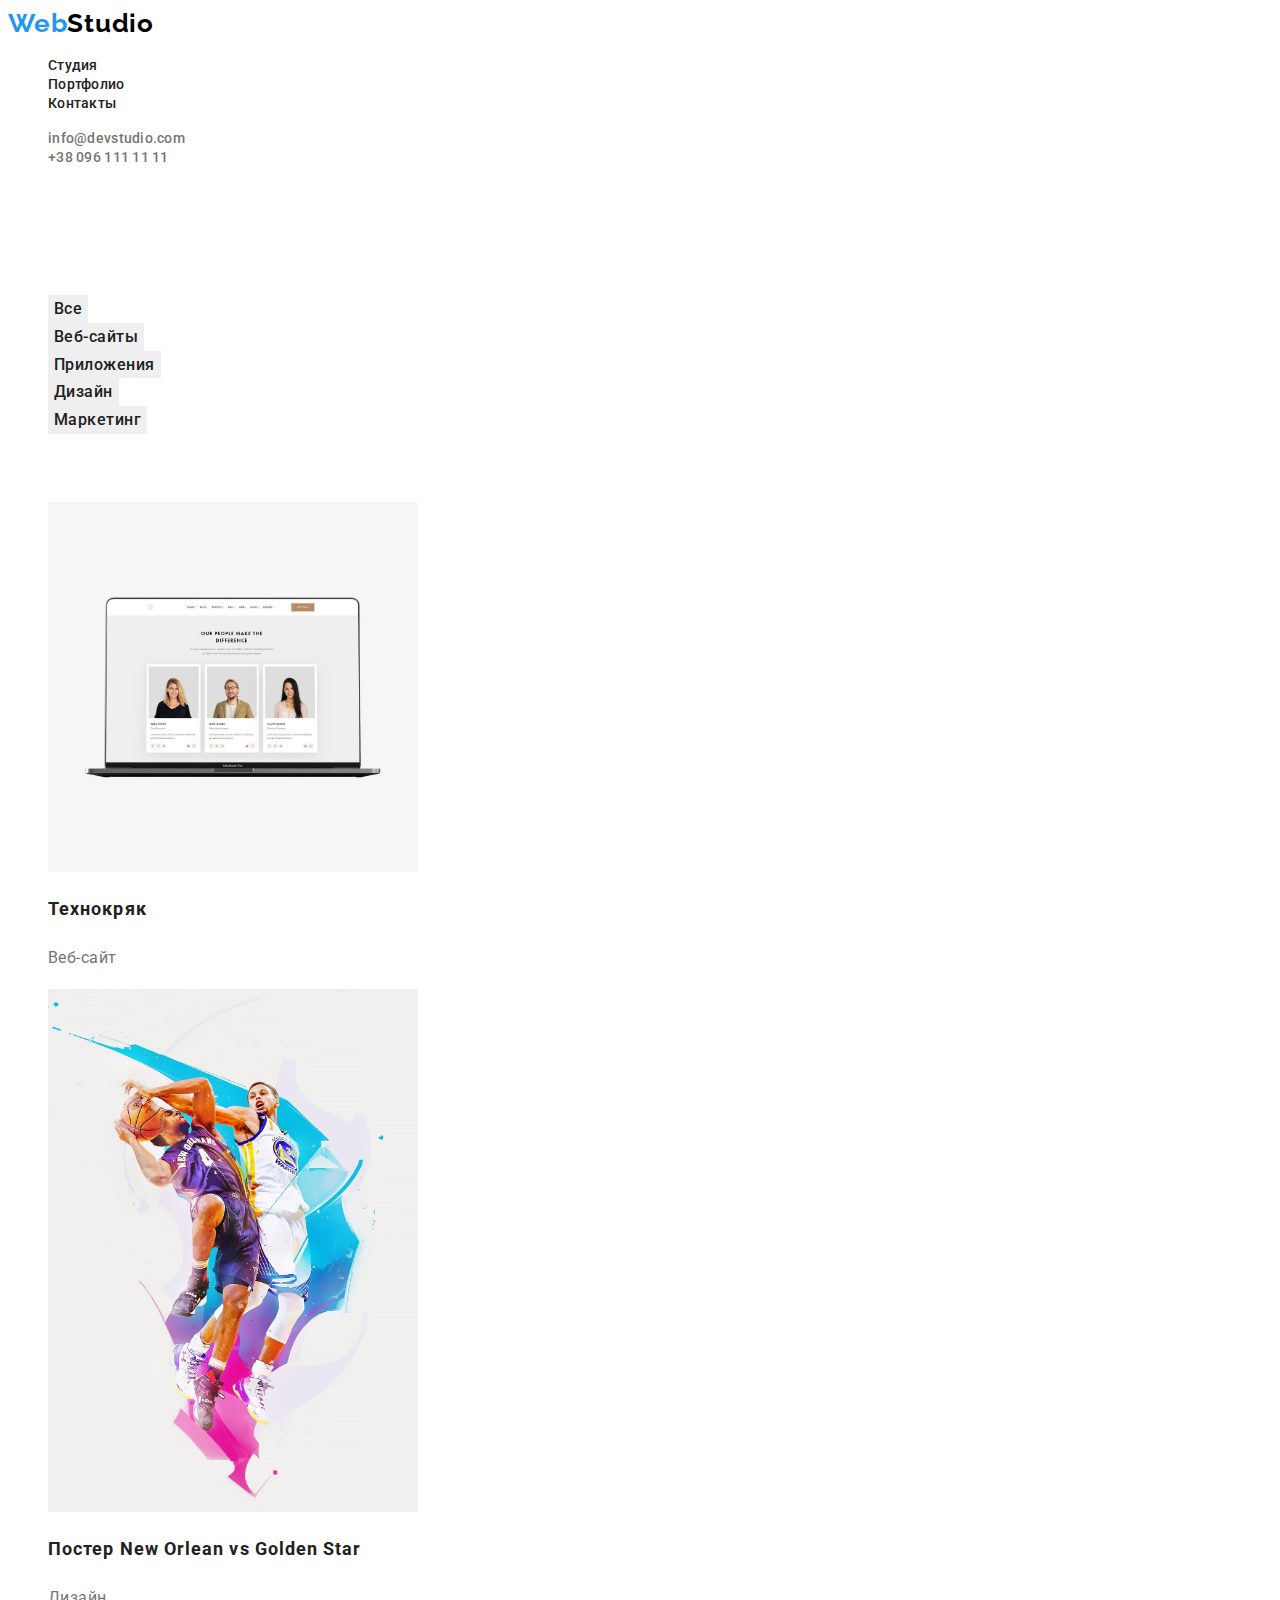
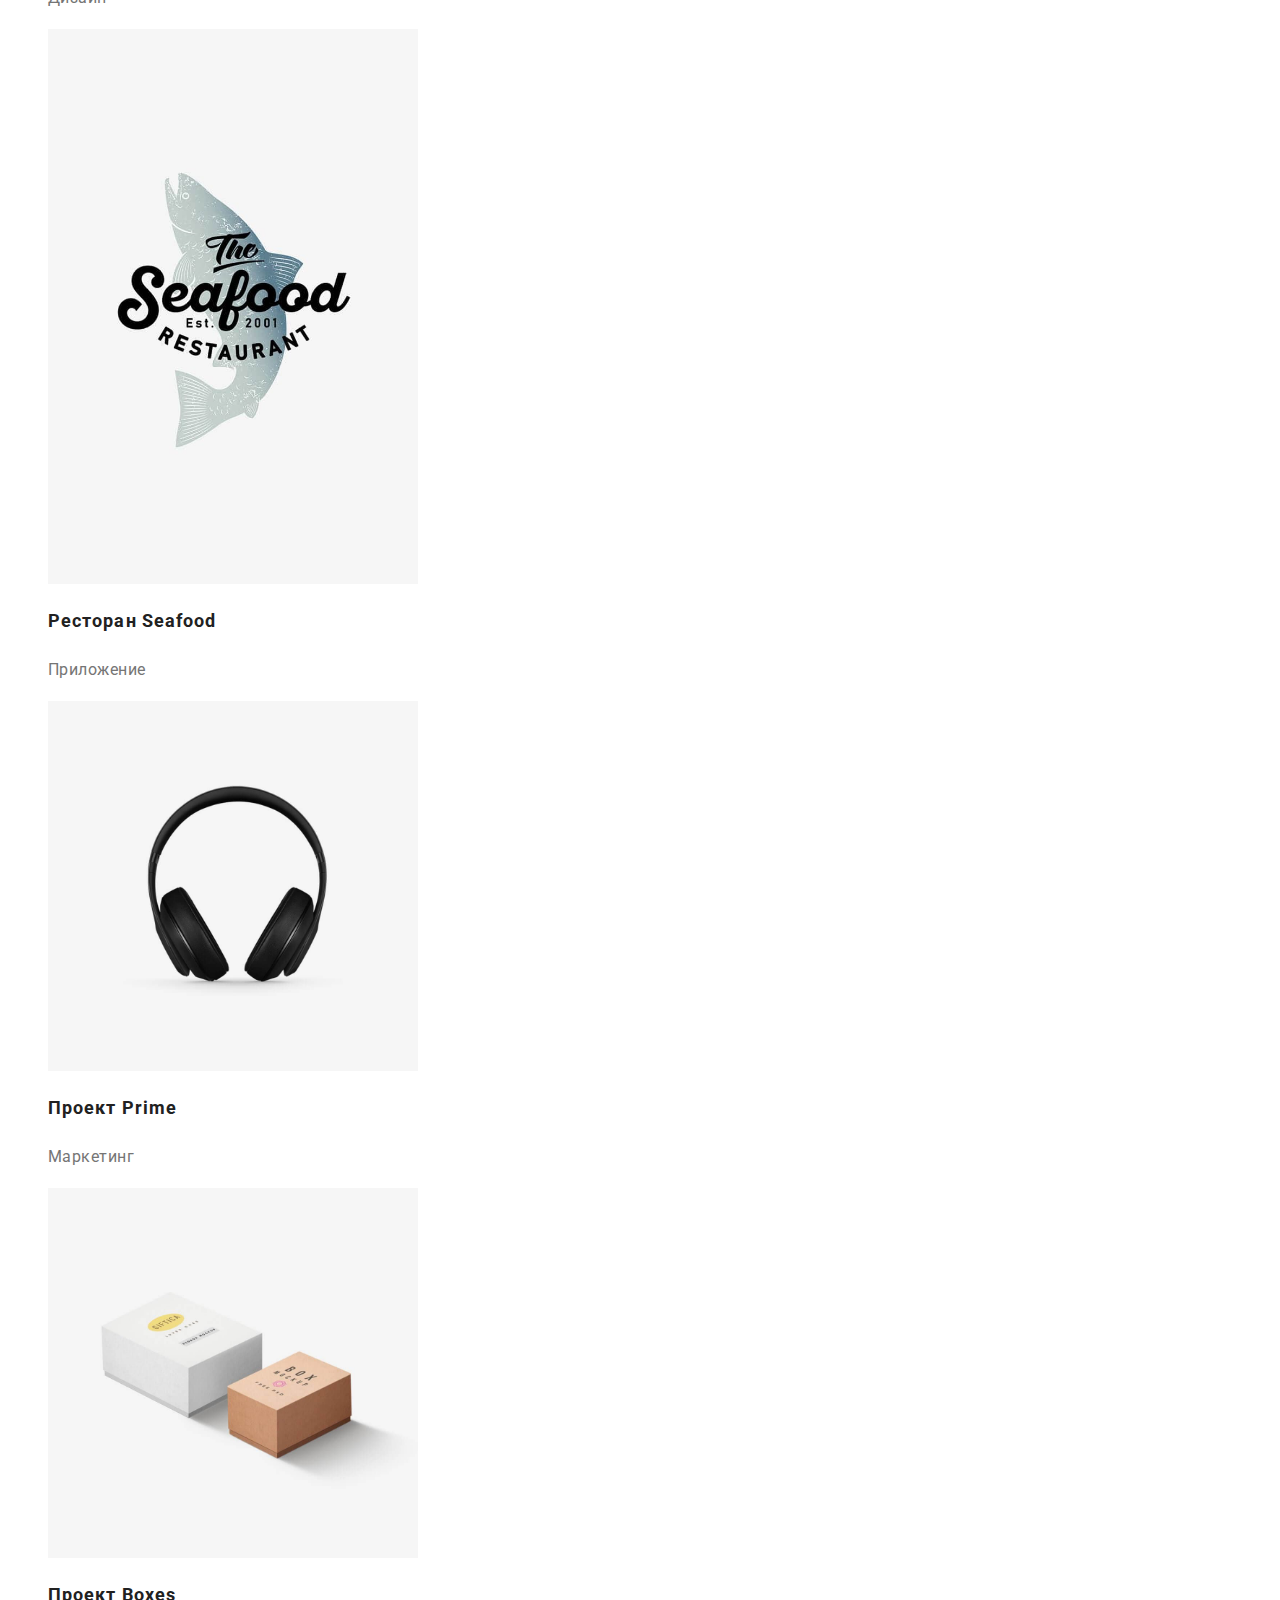
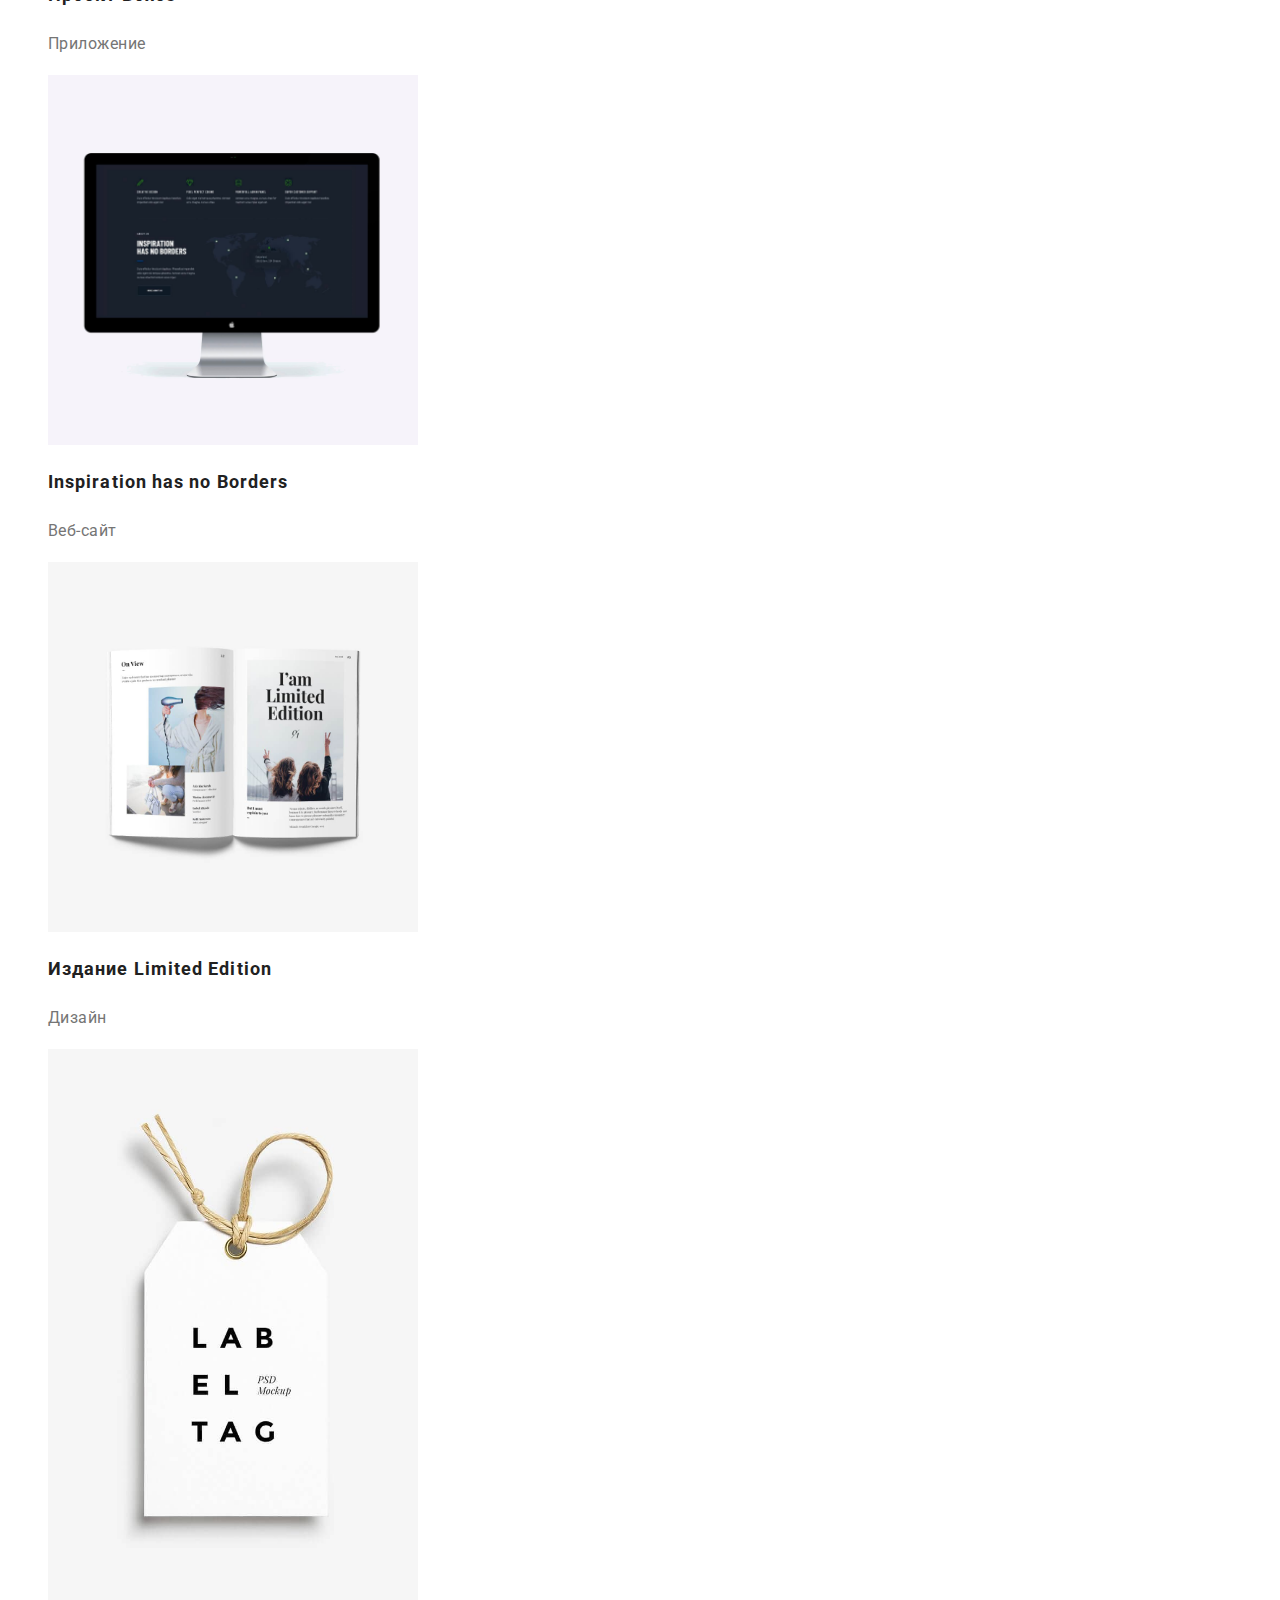
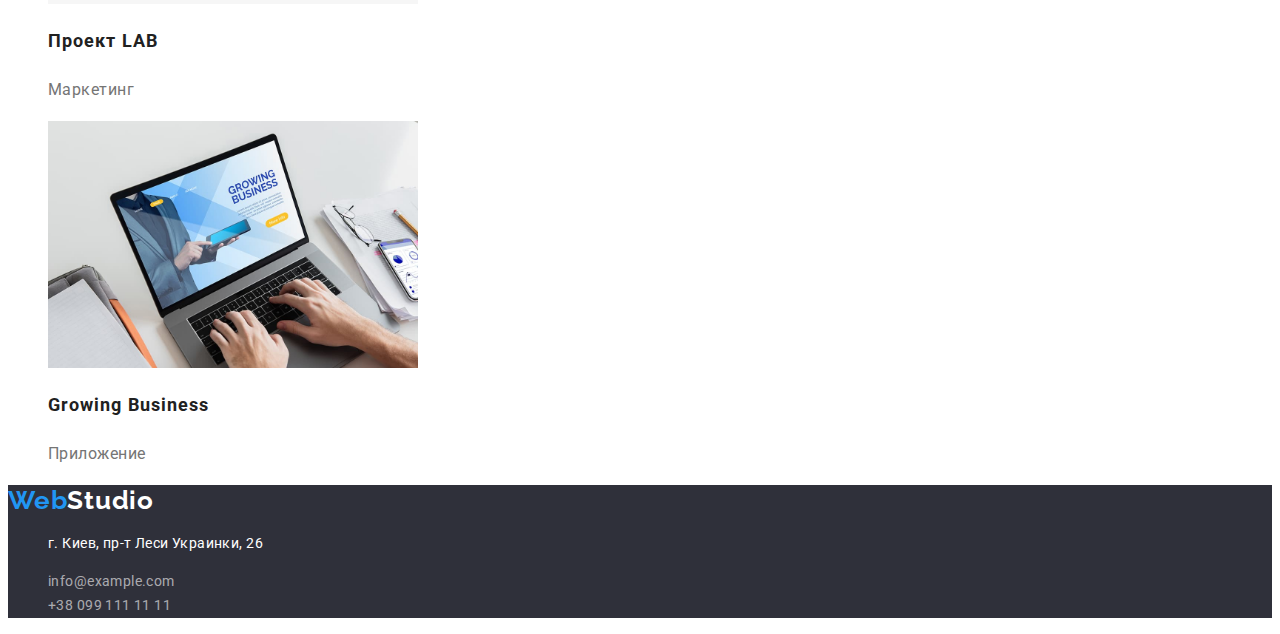
==== portfolio.html @ ff9e4c94 "01062022_1" ====
<!DOCTYPE html>
<html lang="ru">
  <head>
    <meta charset="UTF-8" />
    <meta http-equiv="X-UA-Compatible" content="IE=edge" />
    <meta name="viewport" content="width=device-width, initial-scale=1.0" />
    <title>Портфолио</title>
    <link rel="preconnect" href="https://fonts.googleapis.com" />
    <link rel="preconnect" href="https://fonts.gstatic.com" crossorigin />
    <link
      href="https://fonts.googleapis.com/css2?family=Raleway:wght@700&family=Roboto:wght@400;500;700;900&display=swap"
      rel="stylesheet"
    />
    <link rel="stylesheet" href="./css/styles.css" />
  </head>

  <body>
    <!-- header -->
    <header>
      <nav>
        <a href="/" class="logo"> <span class="logo-text">Web</span>Studio </a>
        <ul class="nav-link">
          <li class="nav-item">
            <a href="./index.html" class="nav-item-link">Студия</a>
          </li>
          <li class="nav-item">
            <a href="./portfolio.html" class="nav-item-link">Портфолио</a>
          </li>
          <li class="nav-item">
            <a href="" class="nav-item-link">Контакты</a>
          </li>
        </ul>
      </nav>
      <ul class="contact-link">
        <li class="contact-item">
          <a href="mailto:info@devstudio.com" class="contact-item-link"> info@devstudio.com</a>
        </li>
        <li class="contact-item">
          <a href="tel:+380961111111" class="contact-item-link"> +38 096 111 11 11</a>
        </li>
      </ul>
    </header>
    <!-- main -->
    <main>
      <h1 class="advantages-hidden">Портфолио</h1>
      <!-- Filter -->
      <section class="filter">
        <h2 class="advantages-hidden">варианты фильтра</h2>
        <ul class="filter-link">
          <li>
            <button type="button" class="portfolio-btm">Все</button>
          </li>
          <li>
            <button type="button" class="portfolio-btm">Веб-сайты</button>
          </li>
          <li>
            <button type="button" class="portfolio-btm">Приложения</button>
          </li>
          <li>
            <button type="button" class="portfolio-btm">Дизайн</button>
          </li>
          <li>
            <button type="button" class="portfolio-btm">Маркетинг</button>
          </li>
        </ul>
      </section>

      <!-- Examples -->
      <section class="examples">
        <h2 class="advantages-hidden">Примеры</h2>
        <ul class="examples-link">
          <li class="exampled-item">
            <a href="" class="exampled-item-link">
              <img
                src="./images/portfolio/portfolio1.jpg"
                width="370"
                class="exampled-item-img"
                alt="фото первого примера"
              />
              <h2 class="exampled-tittle">Технокряк</h2>
              <p class="exampled-text">Веб-сайт</p>
              <p></p>
            </a>
          </li>
          <li class="exampled-item">
            <a href="" class="exampled-item-link">
              <img
                src="./images/portfolio/portfolio2.jpg"
                width="370"
                class="exampled-item-img"
                alt="фото второго примера"
              />
              <h2 class="exampled-tittle">Постер New Orlean vs Golden Star</h2>
              <p class="exampled-text">Дизайн</p>
              <p></p>
            </a>
          </li>
          <li class="exampled-item">
            <a href="" class="exampled-item-link">
              <img
                src="./images/portfolio/portfolio3.jpg"
                width="370"
                class="exampled-item-img"
                alt="фото третего примера"
              />
              <h2 class="exampled-tittle">Ресторан Seafood</h2>
              <p class="exampled-text">Приложение</p>
              <p></p>
            </a>
          </li>
          <li class="exampled-item">
            <a href="" class="exampled-item-link">
              <img
                src="./images/portfolio/portfolio4.jpg"
                width="370"
                class="exampled-item-img"
                alt="фото четвертого примера"
              />
              <h2 class="exampled-tittle">Проект Prime</h2>
              <p class="exampled-text">Маркетинг</p>
              <p></p>
            </a>
          </li>
          <li class="exampled-item">
            <a href="" class="exampled-item-link">
              <img
                src="./images/portfolio/portfolio5.jpg"
                width="370"
                class="exampled-item-img"
                alt="фото пятого примера"
              />
              <h2 class="exampled-tittle">Проект Boxes</h2>
              <p class="exampled-text">Приложение</p>
              <p></p>
            </a>
          </li>
          <li class="exampled-item">
            <a href="" class="exampled-item-link">
              <img
                src="./images/portfolio/portfolio6.jpg"
                width="370"
                class="exampled-item-img"
                alt="фото шестого примера"
              />
              <h2 class="exampled-tittle">Inspiration has no Borders</h2>
              <p class="exampled-text">Веб-сайт</p>
              <p></p>
            </a>
          </li>
          <li class="exampled-item">
            <a href="" class="exampled-item-link">
              <img
                src="./images/portfolio/portfolio7.jpg"
                width="370"
                class="exampled-item-img"
                alt="фото седьмого примера"
              />
              <h2 class="exampled-tittle">Издание Limited Edition</h2>
              <p class="exampled-text">Дизайн</p>
              <p></p>
            </a>
          </li>
          <li class="exampled-item">
            <a href="" class="exampled-item-link">
              <img
                src="./images/portfolio/portfolio8.jpg"
                width="370"
                class="exampled-item-img"
                alt="фото восьмого примера"
              />
              <h2 class="exampled-tittle">Проект LAB</h2>
              <p class="exampled-text">Маркетинг</p>
              <p></p>
            </a>
          </li>
          <li class="exampled-item">
            <a href="" class="exampled-item-link">
              <img
                src="./images/portfolio/portfolio9.jpg"
                width="370"
                class="exampled-item-img"
                alt="фото девятого примера"
              />
              <h2 class="exampled-tittle">Growing Business</h2>
              <p class="exampled-text">Приложение</p>
              <p></p>
            </a>
          </li>
        </ul>
      </section>
    </main>
    <!-- footer -->
    <footer class="footer-base">
      <a href="/" class="footer-logo"> <span class="footer-logo-text">Web</span>Studio </a>
      <address class="footer-contact">
        <ul class="footer-link">
          <li class="footer-item">
            <p class="footer-item-text">г. Киев, пр-т Леси Украинки, 26</p>
          </li>
          <li class="footer-item">
            <a href="mailto:info@example.com" class="footer-item-contact"> info@example.com</a>
          </li>
          <li class="footer-item">
            <a href="tel:+380991111111" class="footer-item-contact"> +38 099 111 11 11</a>
          </li>
        </ul>
      </address>
    </footer>
  </body>
</html>
---- css/styles.css ----
:root {
  --brand-color: #2f303a;
  --text-color: #212121;
}
body {
  font-family: 'Roboto', sans-serif;
  color: black;
}
/* ----------------------------Главная страница ------------------------------------*/

/* Header+footer */

/* Logo */
.logo {
  text-decoration: none;
  font-family: 'Raleway', sans-serif;
  font-weight: 700;
  font-size: 26px;
  line-height: 1.19;
  letter-spacing: 0.03em;
  color: #000000;
}
.logo-text,
.footer-logo-text {
  color: #2196f3;
}
/* Nav */
.nav-link {
  list-style-type: none;
}
.nav-item-link {
  text-decoration: none;
  font-weight: 500;
  font-size: 14px;
  line-height: 1.14;
  letter-spacing: 0.02em;
  color: var(--text-color);
}
.nav-item-link:hover,
.nav-item-link:focus {
  font-weight: 500;
  font-size: 14px;
  line-height: 1.14;
  letter-spacing: 0.02em;
  color: #2196f3;
}

.hero-btm {
  font-family: 'Roboto', sans-serif;
  font-weight: 500;
  font-size: 16px;
  line-height: 1.62;
  letter-spacing: 0.03em;
  color: white;
  background-color: #2196f3;
  border-radius: 4px;
  border: none;
  cursor: pointer;
}
.hero-btm:hover,
.hero-btm:focus {
  font-weight: 500;
  font-size: 16px;
  line-height: 1.62;
  letter-spacing: 0.03em;
  color: white;
  border: none;
  background-color: #188ce8;
  box-shadow: 0px 4px 4px rgba(0, 0, 0, 0.15);
  border-radius: 4px;
  cursor: pointer;
}

.contact-link {
  list-style-type: none;
}
.contact-item-link {
  text-decoration: none;
  font-weight: 500;
  font-size: 14px;
  line-height: 1.14;
  letter-spacing: 0.02em;
  color: #757575;
}
.contact-item-link:hover,
.contact-item-link:focus {
  text-decoration: none;
  font-weight: 500;
  font-size: 14px;
  line-height: 1.14;
  letter-spacing: 0.02em;
  color: #2196f3;
}

/* hero */
.advantages-hidden {
  color: transparent;
}
.hero {
  background: var(--brand-color);
}
.hero-title {
  font-weight: 900;
  font-size: 44px;
  line-height: 1.36;
  text-align: center;
  letter-spacing: 0.06em;
  text-transform: uppercase;
  color: #ffffff;
}

/* список преимуществ */

.advantages-list {
  list-style-type: none;
}

.advantages-title {
  font-weight: 700;
  font-size: 14px;
  line-height: 1.14;
  letter-spacing: 0.03em;
  text-transform: uppercase;
  color: var(--text-color);
}
.advantages-item-text {
  font-size: 14px;
  line-height: 1.71;
  letter-spacing: 0.03em;
  color: #757575;
}

/* чем мы занимаемся */

.services-title {
  font-weight: 700;
  font-size: 36px;
  line-height: 1.17;
  text-align: center;
  letter-spacing: 0.03em;
  color: var(--text-color);
}
.services-link {
  list-style-type: none;
}

/* наша команда */
.personal {
  background-color: #f5f4fa;
}
.personal-title {
  font-weight: 700;
  font-size: 36px;
  line-height: 1.17;
  text-align: center;
  letter-spacing: 0.03em;
  color: var(--text-color) 1;
}
.personal-link {
  list-style-type: none;
}
.personal-item-text {
  font-weight: 500;
  font-size: 16px;
  line-height: 1.19;
  letter-spacing: 0.03em;
  color: var(--text-color);
}
.personal-text {
  font-size: 16px;
  line-height: 1.19;
  letter-spacing: 0.03em;
  color: #757575;
}

/* footer */
.footer-base {
  background: var(--brand-color);
}
.footer-logo {
  text-decoration: none;
  font-family: 'Raleway', sans-serif;
  font-style: normal;
  font-weight: 700;
  font-size: 26px;
  line-height: 1.19;
  letter-spacing: 0.03em;
  color: #ffffff;
}
.footer-logo-text {
  text-decoration: none;
  font-family: 'Raleway', sans-serif;
  font-style: normal;
  font-weight: 700;
  font-size: 26px;
  line-height: 1.19;
  letter-spacing: 0.03em;
  color: #2196f3;
}

.footer-link {
  list-style-type: none;
  text-decoration: none;
}
.footer-item-text {
  font-style: normal;
  font-weight: 400;
  font-size: 14px;
  line-height: 1.71;
  letter-spacing: 0.03em;
  color: #ffffff;
}
.footer-item-contact {
  text-decoration: none;
  font-style: normal;
  font-size: 14px;
  line-height: 1.71;
  letter-spacing: 0.03em;
  color: rgba(255, 255, 255, 0.6);
}
.footer-item-contact:focus,
.footer-item-contact:hover {
  text-decoration: none;
  font-size: 14px;
  line-height: 1.71;
  letter-spacing: 0.03em;
  color: #2196f3;
}
/*-------------------------------------------- Portfolio -----------------------------*/

.filter-link {
  list-style-type: none;
}
.portfolio-btm {
  font-family: 'Roboto', sans-serif;
  font-weight: 500;
  font-size: 16px;
  line-height: 1.62;
  letter-spacing: 0.03em;
  color: #212121;;
  border: none;
  cursor: pointer;
}
.portfolio-btm:hover,
.portfolio-btm:focus {
  font-weight: 500;
  font-size: 16px;
  line-height: 1.62;
  letter-spacing: 0.03em;
  color: white;
  border: none;
  border-color: #2196F3;
  background-color: #2196F3;
  box-shadow: 0px 4px 4px rgba(0, 0, 0, 0.15);
  border-radius: 4px;
  cursor: pointer;
}

.examples-link {
  list-style-type: none;
}
.exampled-tittle {
  font-weight: 700;
  font-size: 18px;
  line-height: 2;
  letter-spacing: 0.06em;
  color: var(--text-color);
}
.exampled-text {
  font-weight: 400;
  font-size: 16px;
  line-height: 1.88;
  letter-spacing: 0.03em;
  color: #757575;
}
.exampled-item-link {
  text-decoration: none;
}
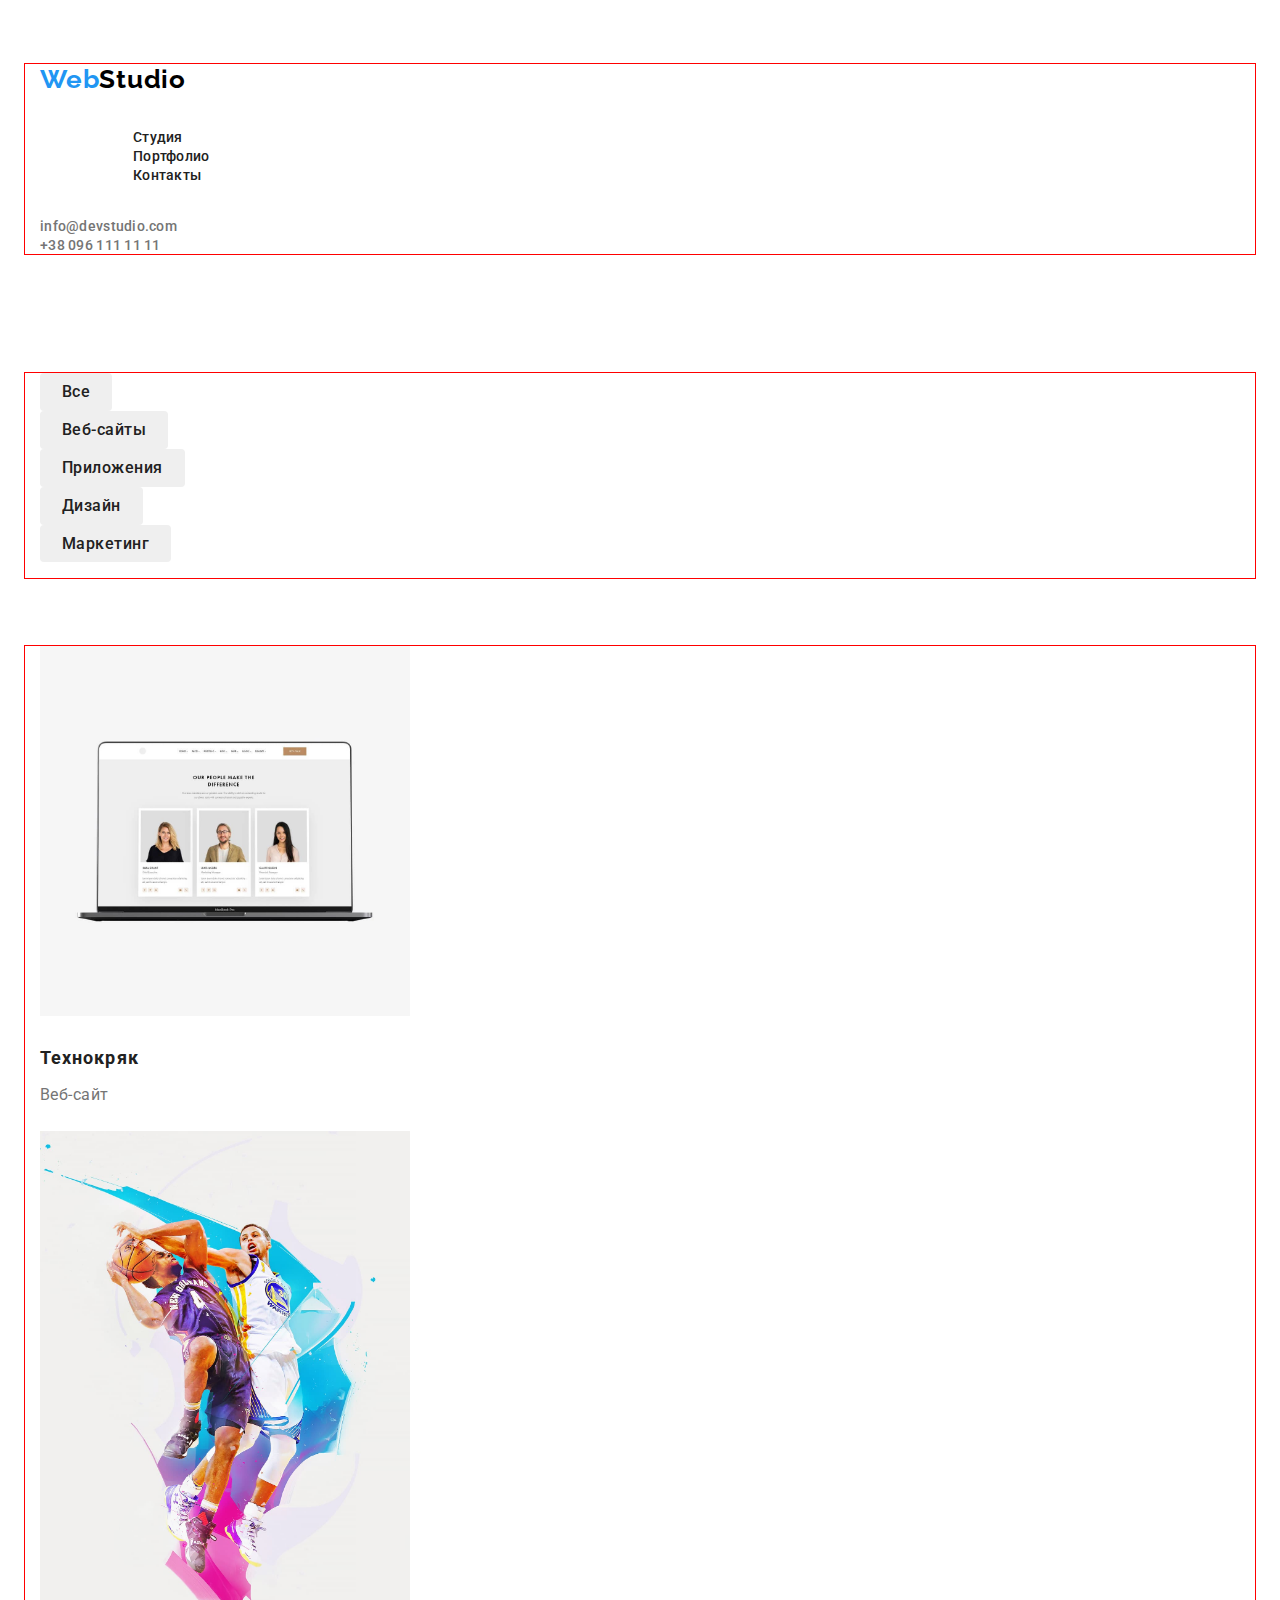
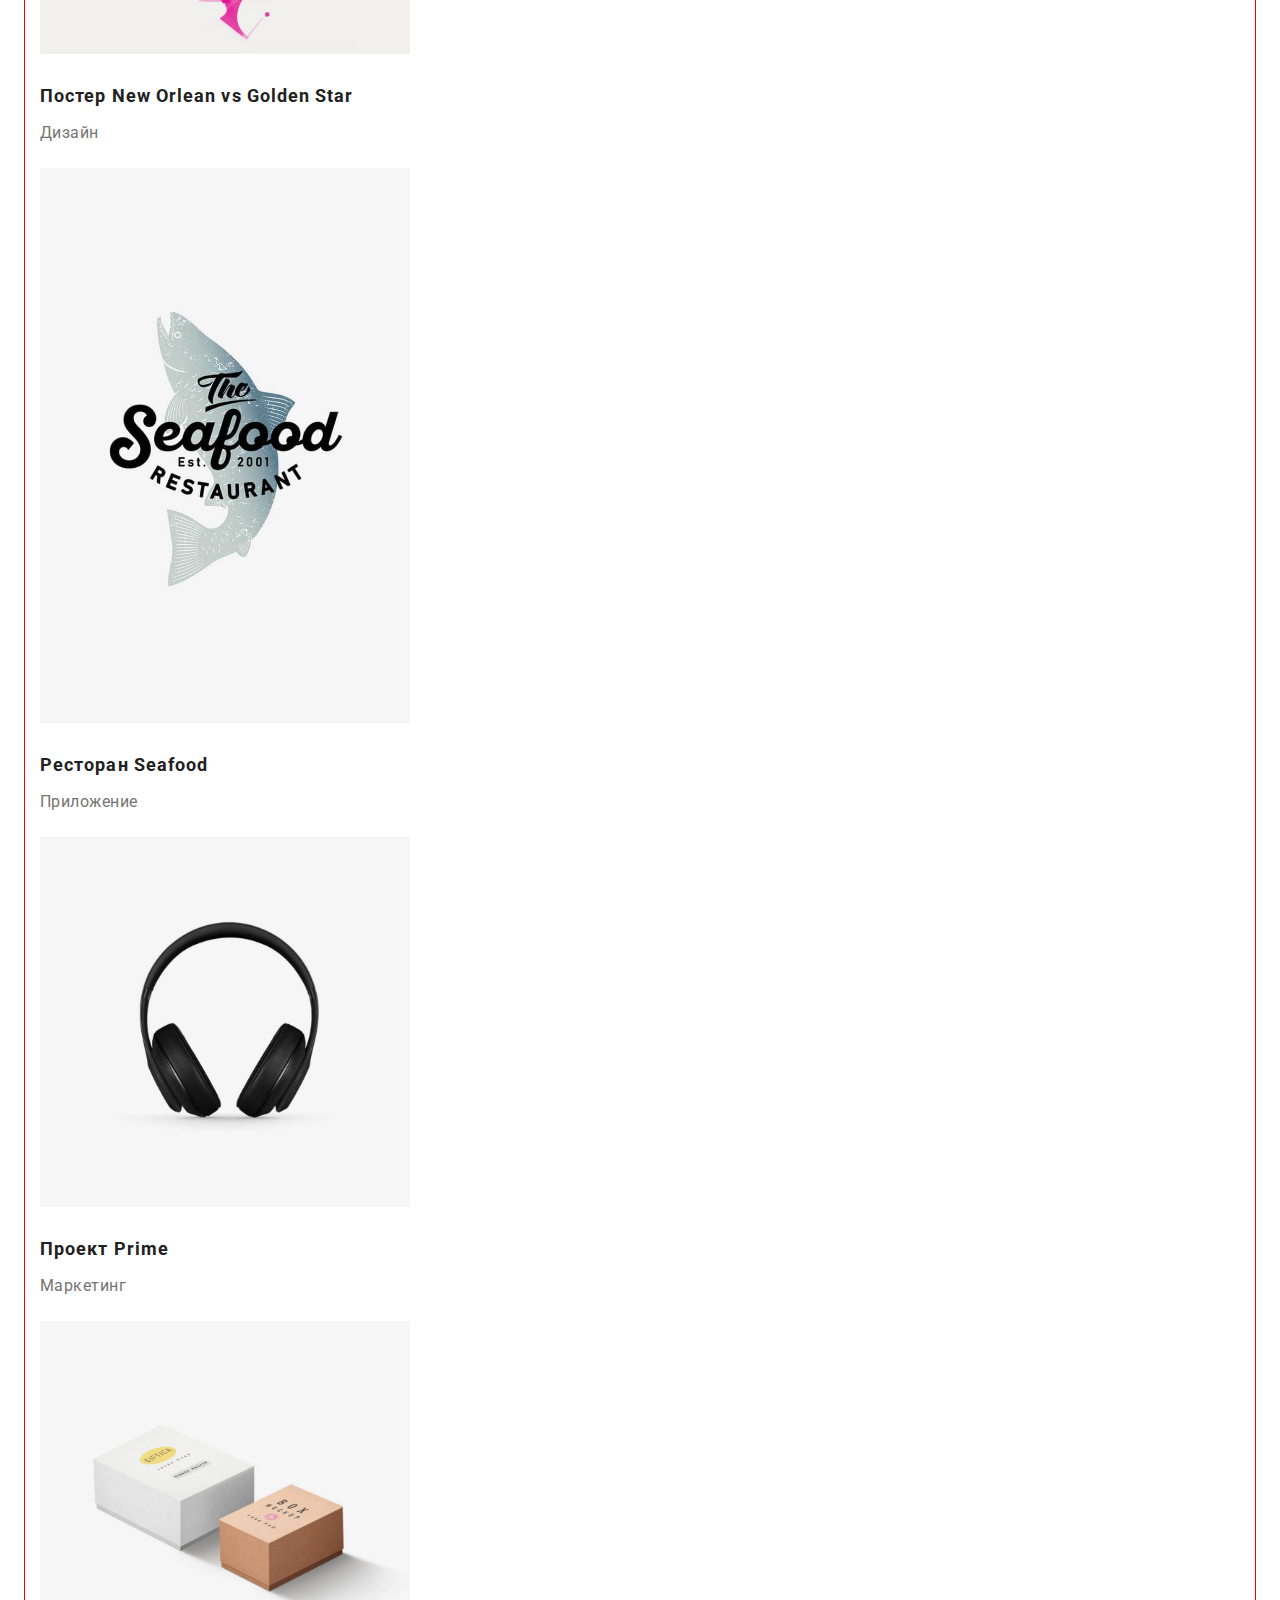
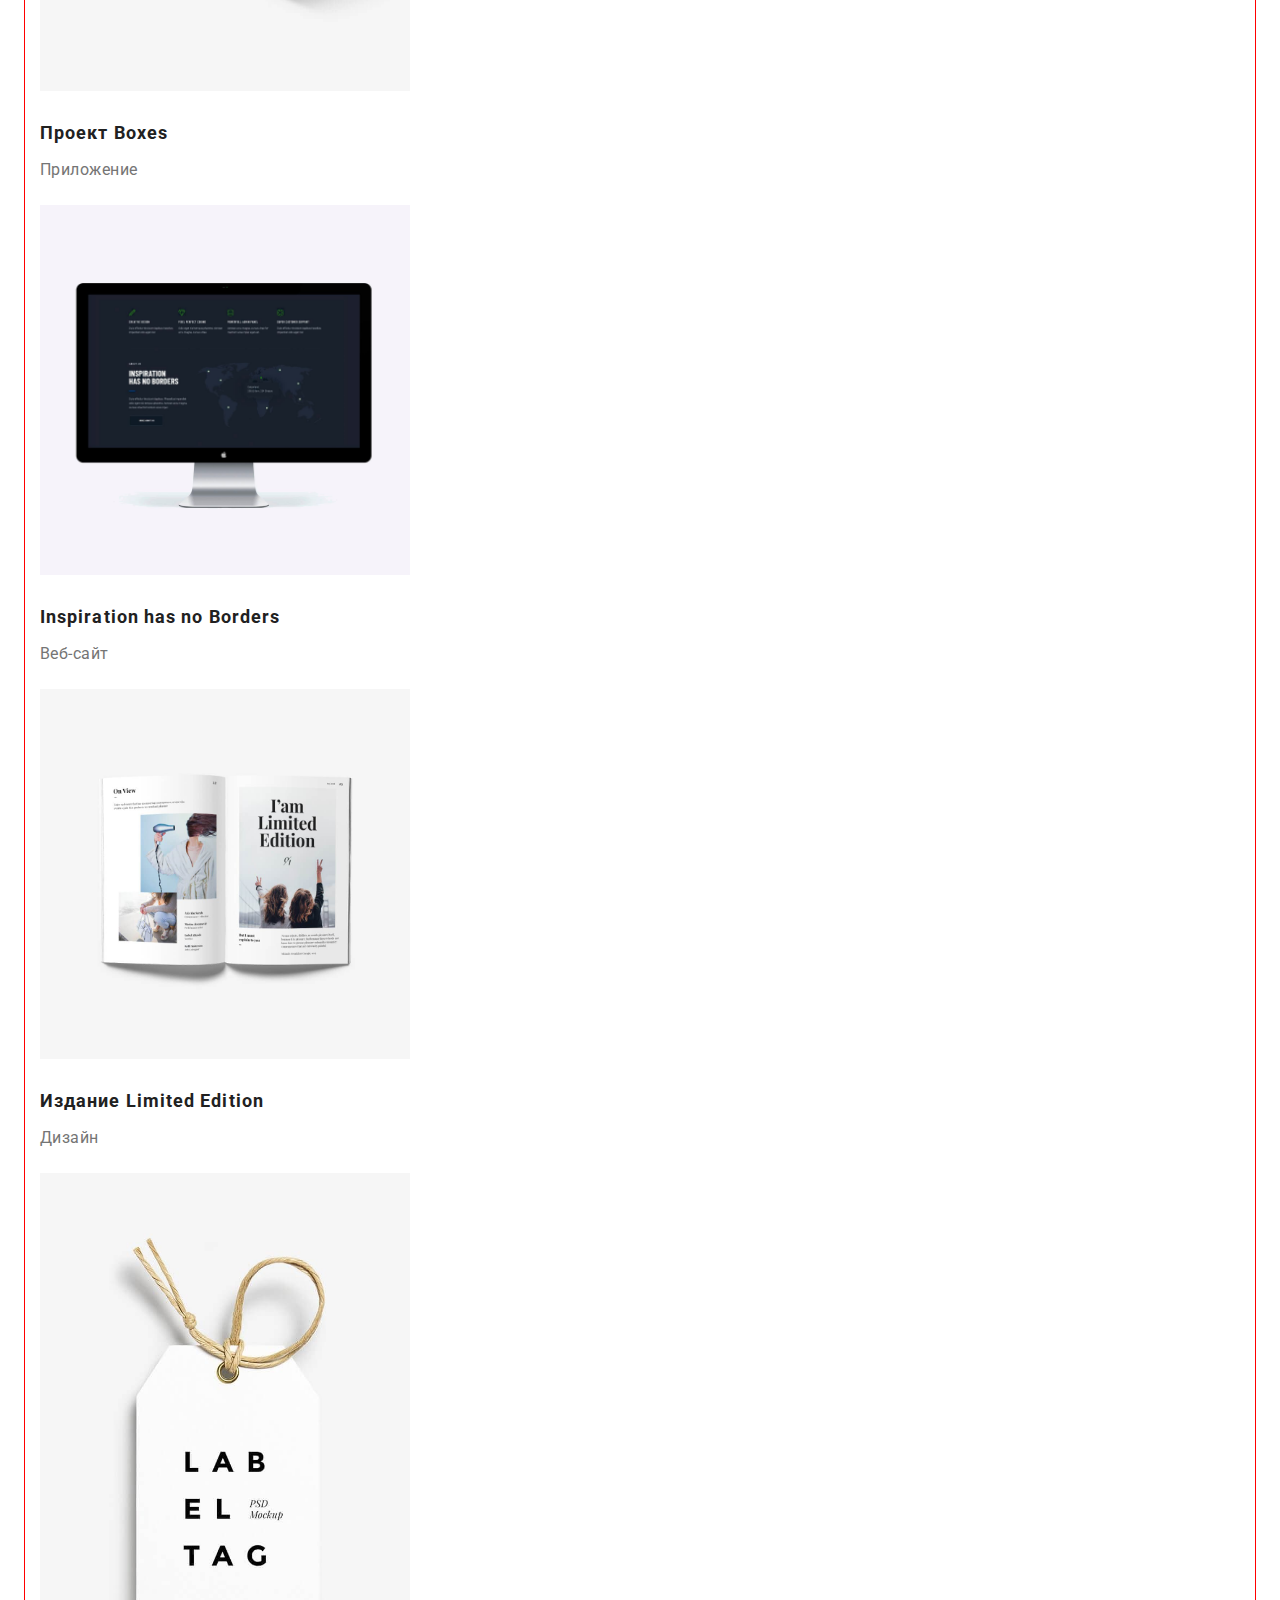
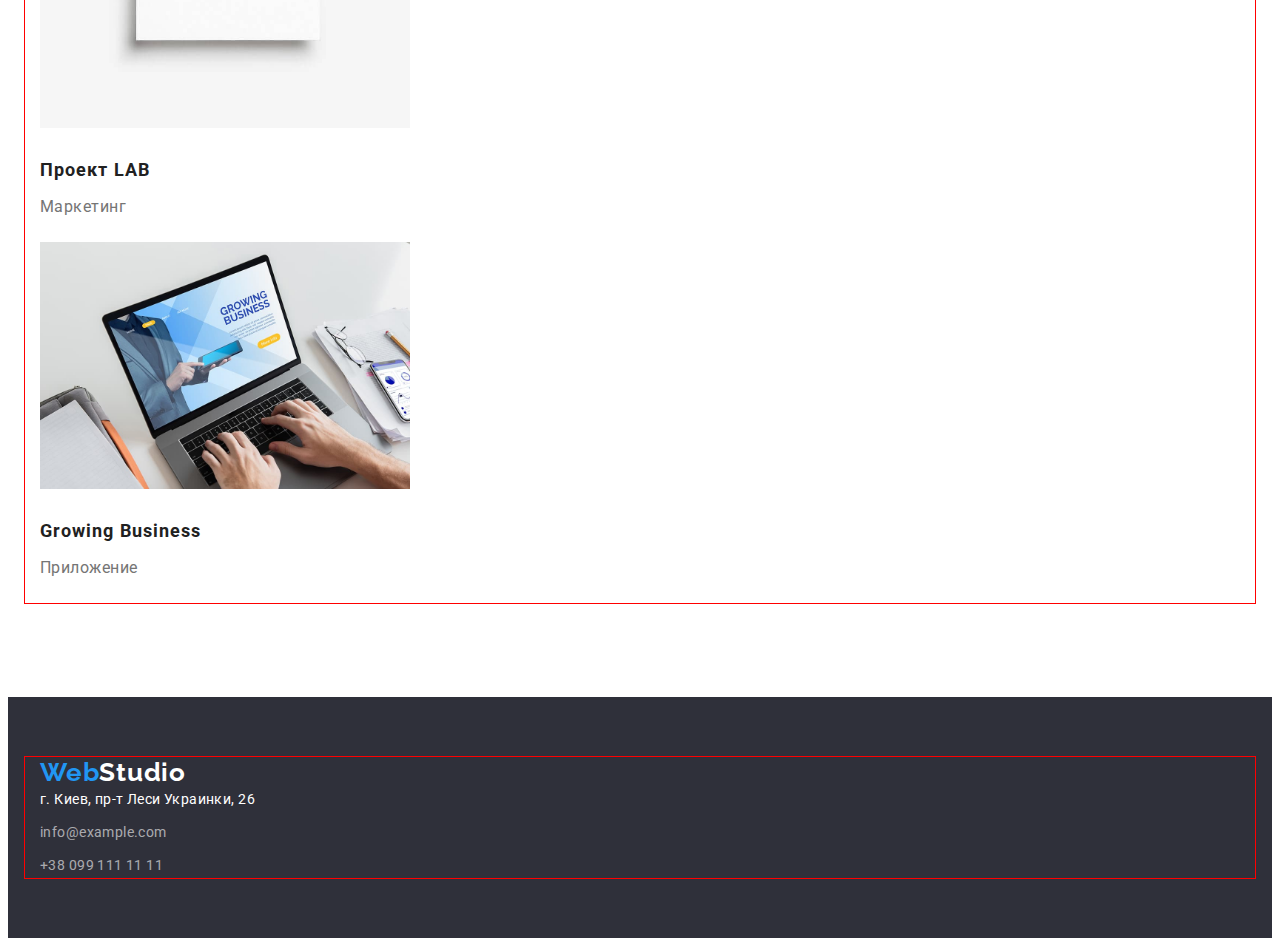
==== commit 10fe401b: "03062022" ====
--- a/portfolio.html
+++ b/portfolio.html
@@ -16,8 +16,9 @@
 
   <body>
     <!-- header -->
-    <header>
-      <nav>
+    <header class="header">
+      <div class="container">
+      <nav class="navigation">
         <a href="/" class="logo"> <span class="logo-text">Web</span>Studio </a>
         <ul class="nav-link">
           <li class="nav-item">
@@ -31,6 +32,7 @@
           </li>
         </ul>
       </nav>
+      <div class="navigation">
       <ul class="contact-link">
         <li class="contact-item">
           <a href="mailto:info@devstudio.com" class="contact-item-link"> info@devstudio.com</a>
@@ -39,16 +41,19 @@
           <a href="tel:+380961111111" class="contact-item-link"> +38 096 111 11 11</a>
         </li>
       </ul>
+      </div>
+    </div>
     </header>
     <!-- main -->
     <main>
       <h1 class="advantages-hidden">Портфолио</h1>
       <!-- Filter -->
       <section class="filter">
+        <div class="container">
         <h2 class="advantages-hidden">варианты фильтра</h2>
         <ul class="filter-link">
           <li>
-            <button type="button" class="portfolio-btm">Все</button>
+            <button type="button" class="portfolio-btm"><span>Все</span></button>
           </li>
           <li>
             <button type="button" class="portfolio-btm">Веб-сайты</button>
@@ -63,10 +68,12 @@
             <button type="button" class="portfolio-btm">Маркетинг</button>
           </li>
         </ul>
+      </div>
       </section>
 
       <!-- Examples -->
       <section class="examples">
+        <div class="container">
         <h2 class="advantages-hidden">Примеры</h2>
         <ul class="examples-link">
           <li class="exampled-item">
@@ -187,10 +194,13 @@
             </a>
           </li>
         </ul>
+      </div>
       </section>
+
     </main>
     <!-- footer -->
     <footer class="footer-base">
+      <div class="container">
       <a href="/" class="footer-logo"> <span class="footer-logo-text">Web</span>Studio </a>
       <address class="footer-contact">
         <ul class="footer-link">
@@ -205,6 +215,7 @@
           </li>
         </ul>
       </address>
+    </div>
     </footer>
   </body>
 </html>
--- a/css/styles.css
+++ b/css/styles.css
@@ -6,11 +6,35 @@
   font-family: 'Roboto', sans-serif;
   color: black;
 }
+h1,
+h2,
+h3,
+h4,
+ul,
+p {
+  margin: 0;
+  padding: 0;
+  box-sizing: border-box;
+  list-style: none;
+}
 /* ----------------------------Главная страница ------------------------------------*/
-
-/* Header+footer */
-
-/* Logo */
+.container {
+  padding-left: 15px;
+  padding-right: 15px;
+  width: 1200px;
+  margin: 0 auto;
+  outline: 1px solid red;
+}
+
+/*----------------------------- Header+footer ------------*/
+
+/* ----------------------------Logo --------------------*/
+.header {
+  padding-top: 24px;
+  /* padding-left: 215px; */
+  padding-bottom: 25px;
+}
+
 .logo {
   text-decoration: none;
   font-family: 'Raleway', sans-serif;
@@ -20,13 +44,29 @@
   letter-spacing: 0.03em;
   color: #000000;
 }
+
 .logo-text,
 .footer-logo-text {
   color: #2196f3;
 }
-/* Nav */
+
+/*------------------------------- Nav------------- */
 .nav-link {
-  list-style-type: none;
+  /* width: 394px; */
+  margin-left: 93px;
+  margin-top: 32px;
+  margin-bottom: 32px;
+  list-style-type: none;
+  /* display: inline-block; */
+}
+
+.nav-item {
+  /* display: inline-block; */
+}
+
+.nav-item:not(:last-child),
+.contact-item:not(:last-child) {
+  margin-right: 50px;
 }
 .nav-item-link {
   text-decoration: none;
@@ -43,6 +83,57 @@
   line-height: 1.14;
   letter-spacing: 0.02em;
   color: #2196f3;
+}
+.navigation {
+  margin-top: 32px;
+}
+
+.contact-link {
+  list-style-type: none;
+  /* display: inline-block; */
+}
+.contact-item {
+  /* display: inline-block; */
+}
+.contact-item-link {
+  text-decoration: none;
+  font-weight: 500;
+  font-size: 14px;
+  line-height: 1.14;
+  letter-spacing: 0.02em;
+  color: #757575;
+}
+.contact-item-link:hover,
+.contact-item-link:focus {
+  text-decoration: none;
+  font-weight: 500;
+  font-size: 14px;
+  line-height: 1.14;
+  letter-spacing: 0.02em;
+  color: #2196f3;
+}
+/* --------------------------HERO------------------ */
+
+.hero-title {
+  font-weight: 900;
+  font-size: 44px;
+  line-height: 1.36;
+  text-align: center;
+  letter-spacing: 0.06em;
+  text-transform: uppercase;
+  color: #ffffff;
+
+  max-width: 700px;
+  margin-left: auto;
+  margin-right: auto;
+}
+
+.hero {
+  padding-top: 200px;
+  padding-bottom: 200px;
+  text-align: center;
+  display: block;
+  background: var(--brand-color);
 }
 
 .hero-btm {
@@ -56,6 +147,10 @@
   border-radius: 4px;
   border: none;
   cursor: pointer;
+
+  margin-top: 30px;
+  width: 200px;
+  height: 50px;
 }
 .hero-btm:hover,
 .hero-btm:focus {
@@ -71,48 +166,36 @@
   cursor: pointer;
 }
 
-.contact-link {
-  list-style-type: none;
-}
-.contact-item-link {
-  text-decoration: none;
-  font-weight: 500;
-  font-size: 14px;
-  line-height: 1.14;
-  letter-spacing: 0.02em;
-  color: #757575;
-}
-.contact-item-link:hover,
-.contact-item-link:focus {
-  text-decoration: none;
-  font-weight: 500;
-  font-size: 14px;
-  line-height: 1.14;
-  letter-spacing: 0.02em;
-  color: #2196f3;
-}
-
-/* hero */
+/* ------------------list of benefits-------------- */
+/* -----------------список преимуществ ----------*/
+.advantages {
+  padding-top: 94px;
+  padding-bottom: 94px;
+}
 .advantages-hidden {
-  color: transparent;
-}
-.hero {
-  background: var(--brand-color);
-}
-.hero-title {
-  font-weight: 900;
-  font-size: 44px;
-  line-height: 1.36;
-  text-align: center;
-  letter-spacing: 0.06em;
-  text-transform: uppercase;
-  color: #ffffff;
-}
-
-/* список преимуществ */
+  position: absolute;
+  white-space: nowrap;
+  width: 1px;
+  height: 1px;
+  overflow: hidden;
+  border: 0;
+  padding: 0;
+  clip: rect(0 0 0 0);
+  clip-path: inset(50%);
+  margin: -1px;
+}
 
 .advantages-list {
   list-style-type: none;
+    }
+
+.advantages-item {
+  /* display: inline-block; */
+  max-width: 270px;
+}
+
+.advantages-item:not(:first-child) {
+  margin-left: 30px;
 }
 
 .advantages-title {
@@ -129,8 +212,8 @@
   letter-spacing: 0.03em;
   color: #757575;
 }
-
-/* чем мы занимаемся */
+/* -------------------interaction options---------- */
+/* --------------------чем мы занимаемся */
 
 .services-title {
   font-weight: 700;
@@ -139,14 +222,26 @@
   text-align: center;
   letter-spacing: 0.03em;
   color: var(--text-color);
+
+  padding-bottom: 50px;
 }
 .services-link {
   list-style-type: none;
-}
-
+  /* display: inline-block; */
+  padding-bottom: 94px;
+}
+
+.services-item {
+  width: 370px;
+
+}
+.services-item:not(:last-child) {
+  margin-right: 30px;
+}
 /* наша команда */
 .personal {
   background-color: #f5f4fa;
+  padding-bottom: 94px;
 }
 .personal-title {
   font-weight: 700;
@@ -155,9 +250,20 @@
   text-align: center;
   letter-spacing: 0.03em;
   color: var(--text-color) 1;
+
+  padding-top: 94px;
+  padding-bottom: 50px;
 }
 .personal-link {
   list-style-type: none;
+  }
+
+.personal-item {
+  padding-bottom: 30px;
+}
+
+.personal-item:not(:last-child) {
+margin-right: 30px;
 }
 .personal-item-text {
   font-weight: 500;
@@ -165,17 +271,24 @@
   line-height: 1.19;
   letter-spacing: 0.03em;
   color: var(--text-color);
+
+  margin-top: 30px;
+  margin-bottom: 10px;
+  text-align: center;
 }
 .personal-text {
   font-size: 16px;
   line-height: 1.19;
   letter-spacing: 0.03em;
   color: #757575;
+   
+  text-align: center;
 }
 
 /* footer */
 .footer-base {
   background: var(--brand-color);
+  padding: 60px 0;
 }
 .footer-logo {
   text-decoration: none;
@@ -186,7 +299,13 @@
   line-height: 1.19;
   letter-spacing: 0.03em;
   color: #ffffff;
-}
+
+  padding-bottom: 20px;
+}
+.footer-item:not(:last-child) {
+  padding-bottom: 9px;
+}
+
 .footer-logo-text {
   text-decoration: none;
   font-family: 'Raleway', sans-serif;
@@ -226,20 +345,29 @@
   letter-spacing: 0.03em;
   color: #2196f3;
 }
-/*-------------------------------------------- Portfolio -----------------------------*/
+/*--------------------------------------- Portfolio -----------------------------*/
+.filter {
+  padding-top: 94px;
+  padding-bottom: 34px;
+}
 
 .filter-link {
   list-style-type: none;
-}
+  padding-bottom: 16px;
+}
+
 .portfolio-btm {
   font-family: 'Roboto', sans-serif;
   font-weight: 500;
   font-size: 16px;
   line-height: 1.62;
   letter-spacing: 0.03em;
-  color: #212121;;
+  color: #212121;
   border: none;
   cursor: pointer;
+  border-radius: 4px;
+
+  padding: 6px 22px;
 }
 .portfolio-btm:hover,
 .portfolio-btm:focus {
@@ -249,11 +377,16 @@
   letter-spacing: 0.03em;
   color: white;
   border: none;
-  border-color: #2196F3;
-  background-color: #2196F3;
+  border-color: #2196f3;
+  background-color: #2196f3;
   box-shadow: 0px 4px 4px rgba(0, 0, 0, 0.15);
   border-radius: 4px;
   cursor: pointer;
+}
+
+.examples {
+  padding-top: 34px;
+  padding-bottom: 94px;
 }
 
 .examples-link {
@@ -265,6 +398,8 @@
   line-height: 2;
   letter-spacing: 0.06em;
   color: var(--text-color);
+
+  margin-top: 20px;
 }
 .exampled-text {
   font-weight: 400;
@@ -272,7 +407,13 @@
   line-height: 1.88;
   letter-spacing: 0.03em;
   color: #757575;
-}
+
+  margin-top: 4px;
+}
+.exampled-item {
+  padding-bottom: 20px;
+}
+
 .exampled-item-link {
   text-decoration: none;
 }
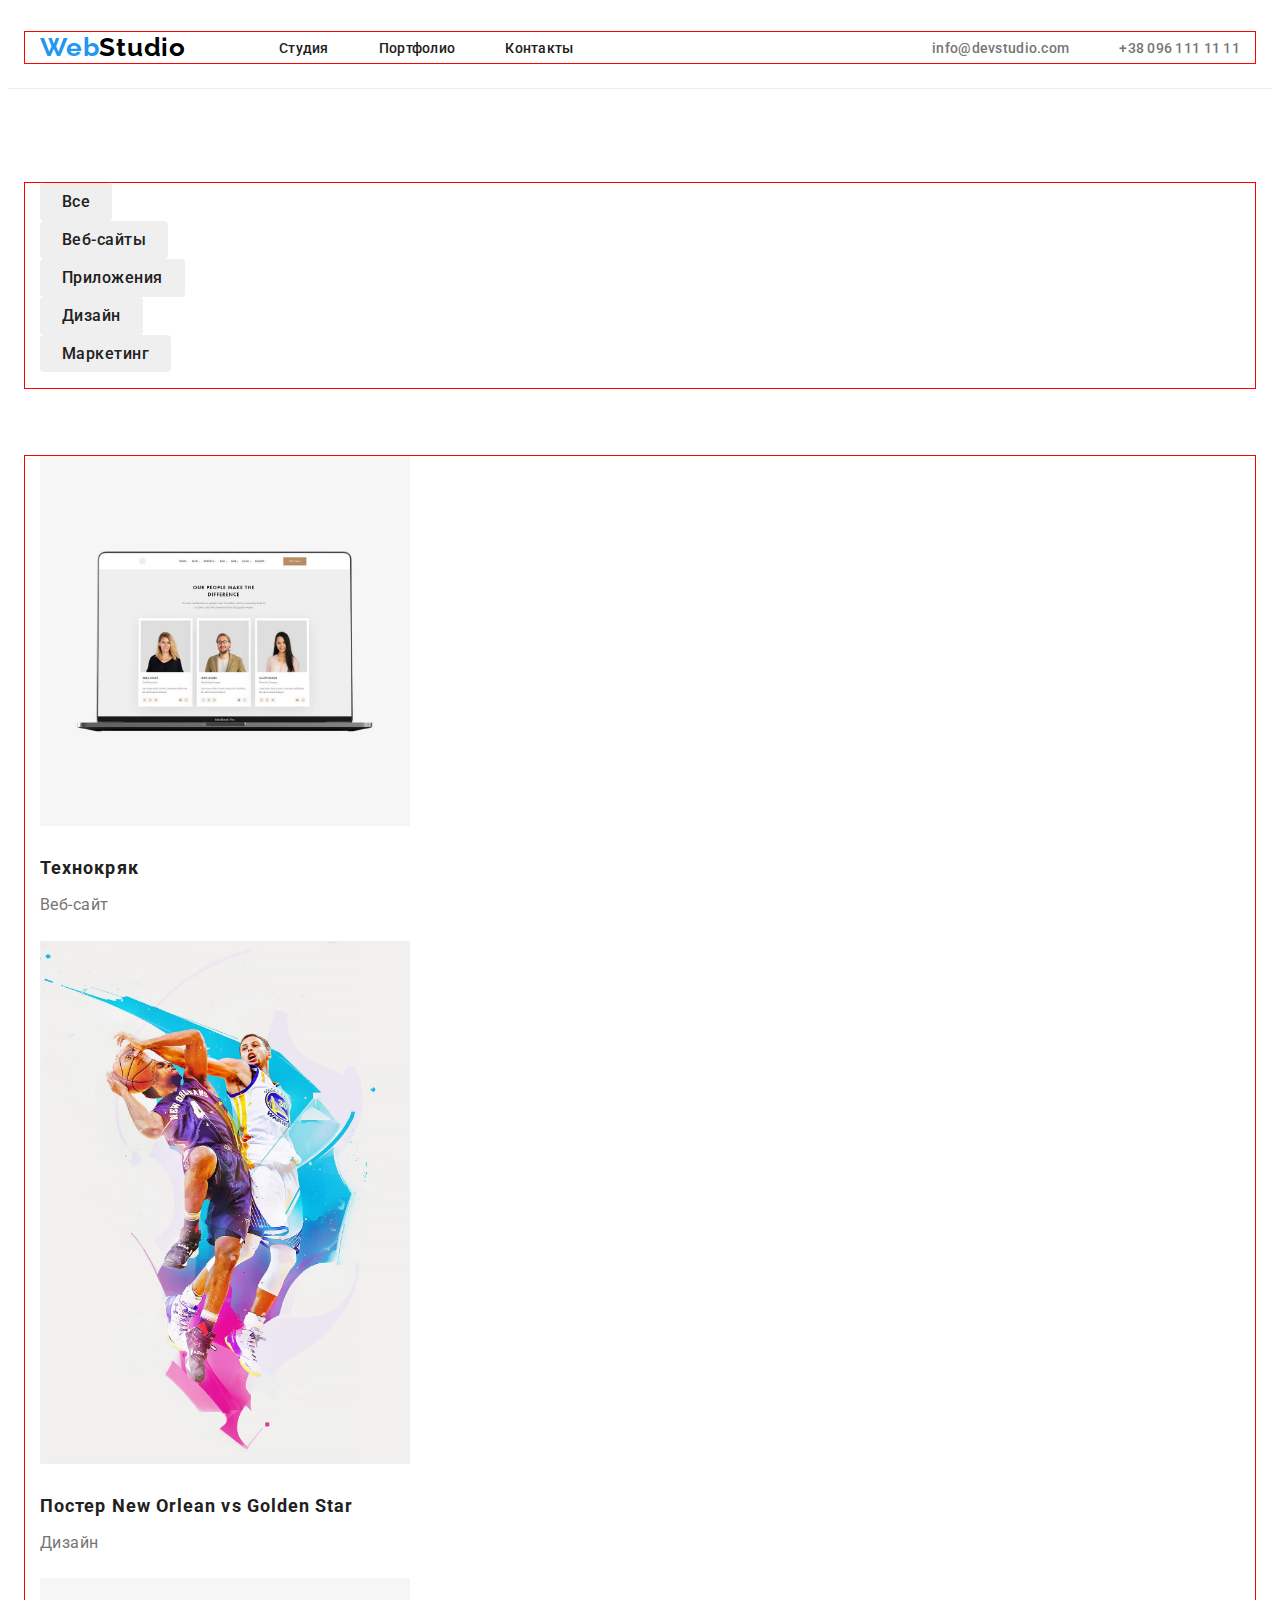
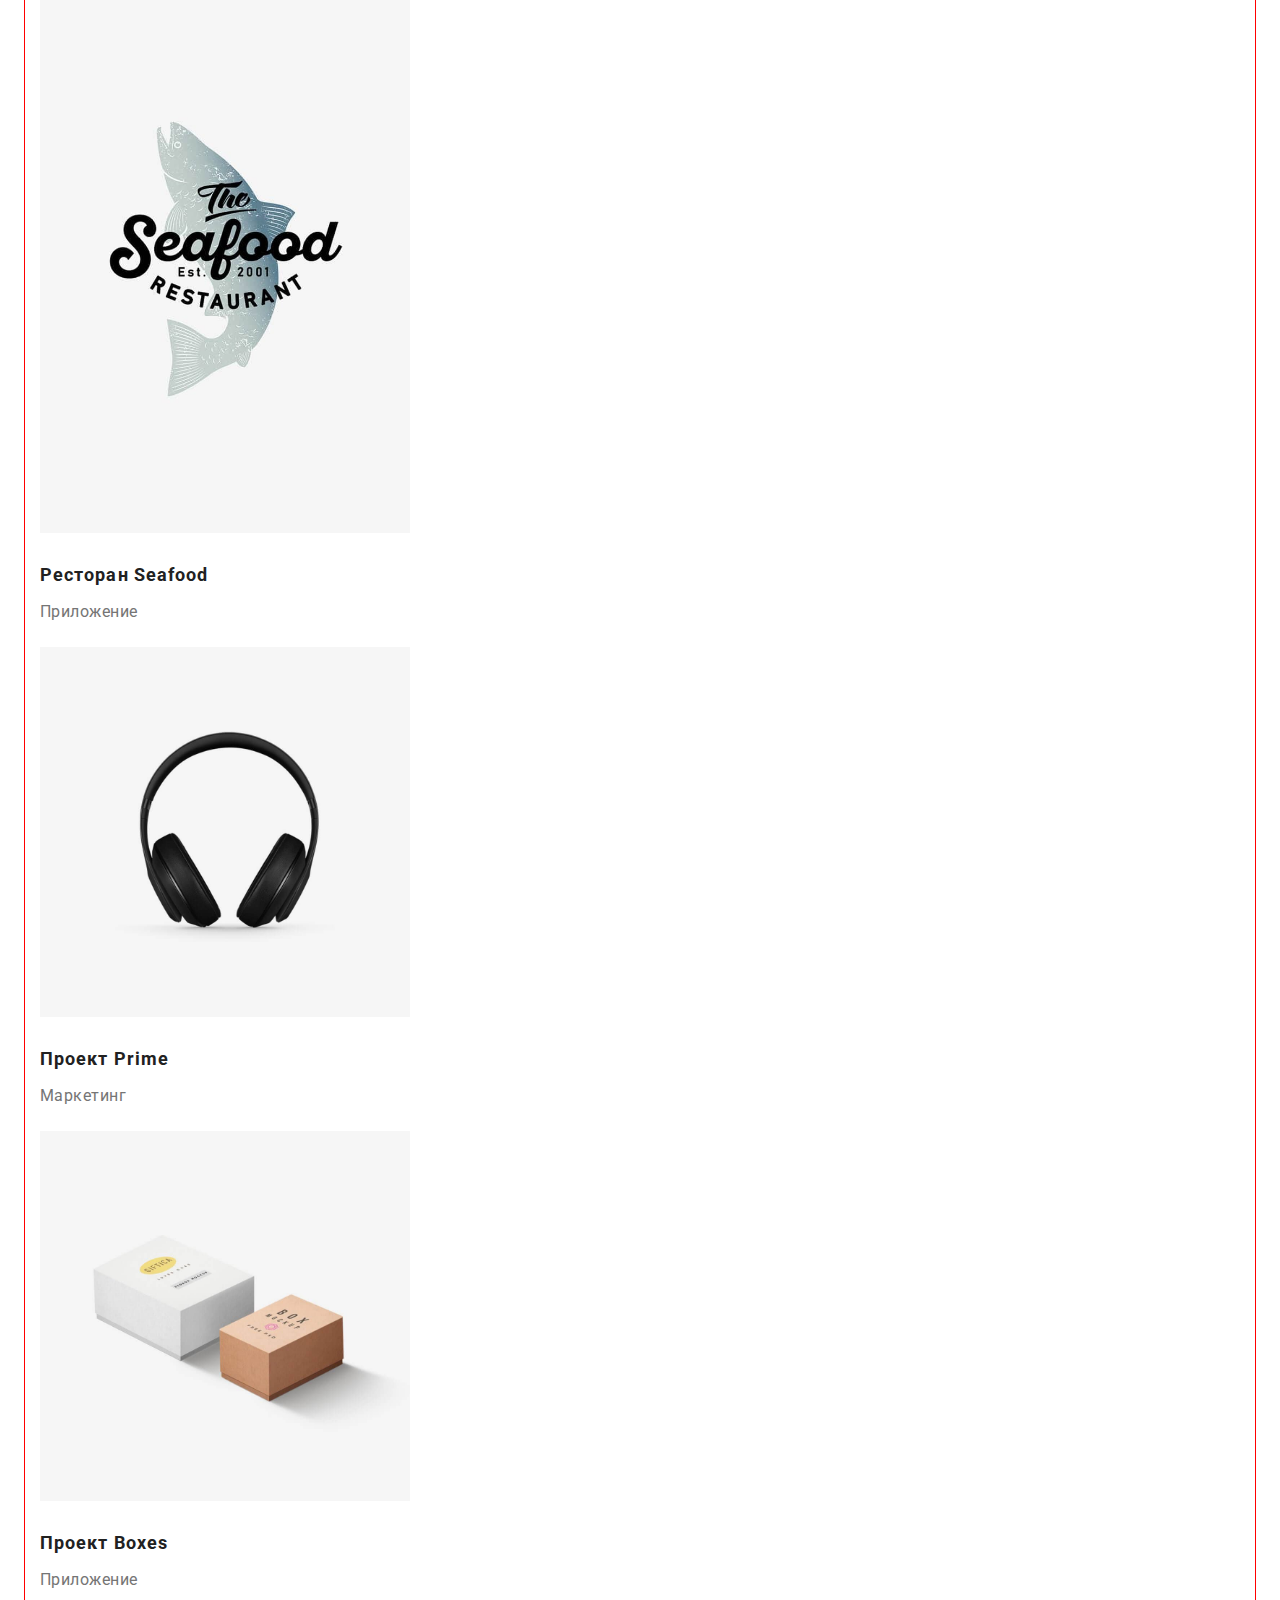
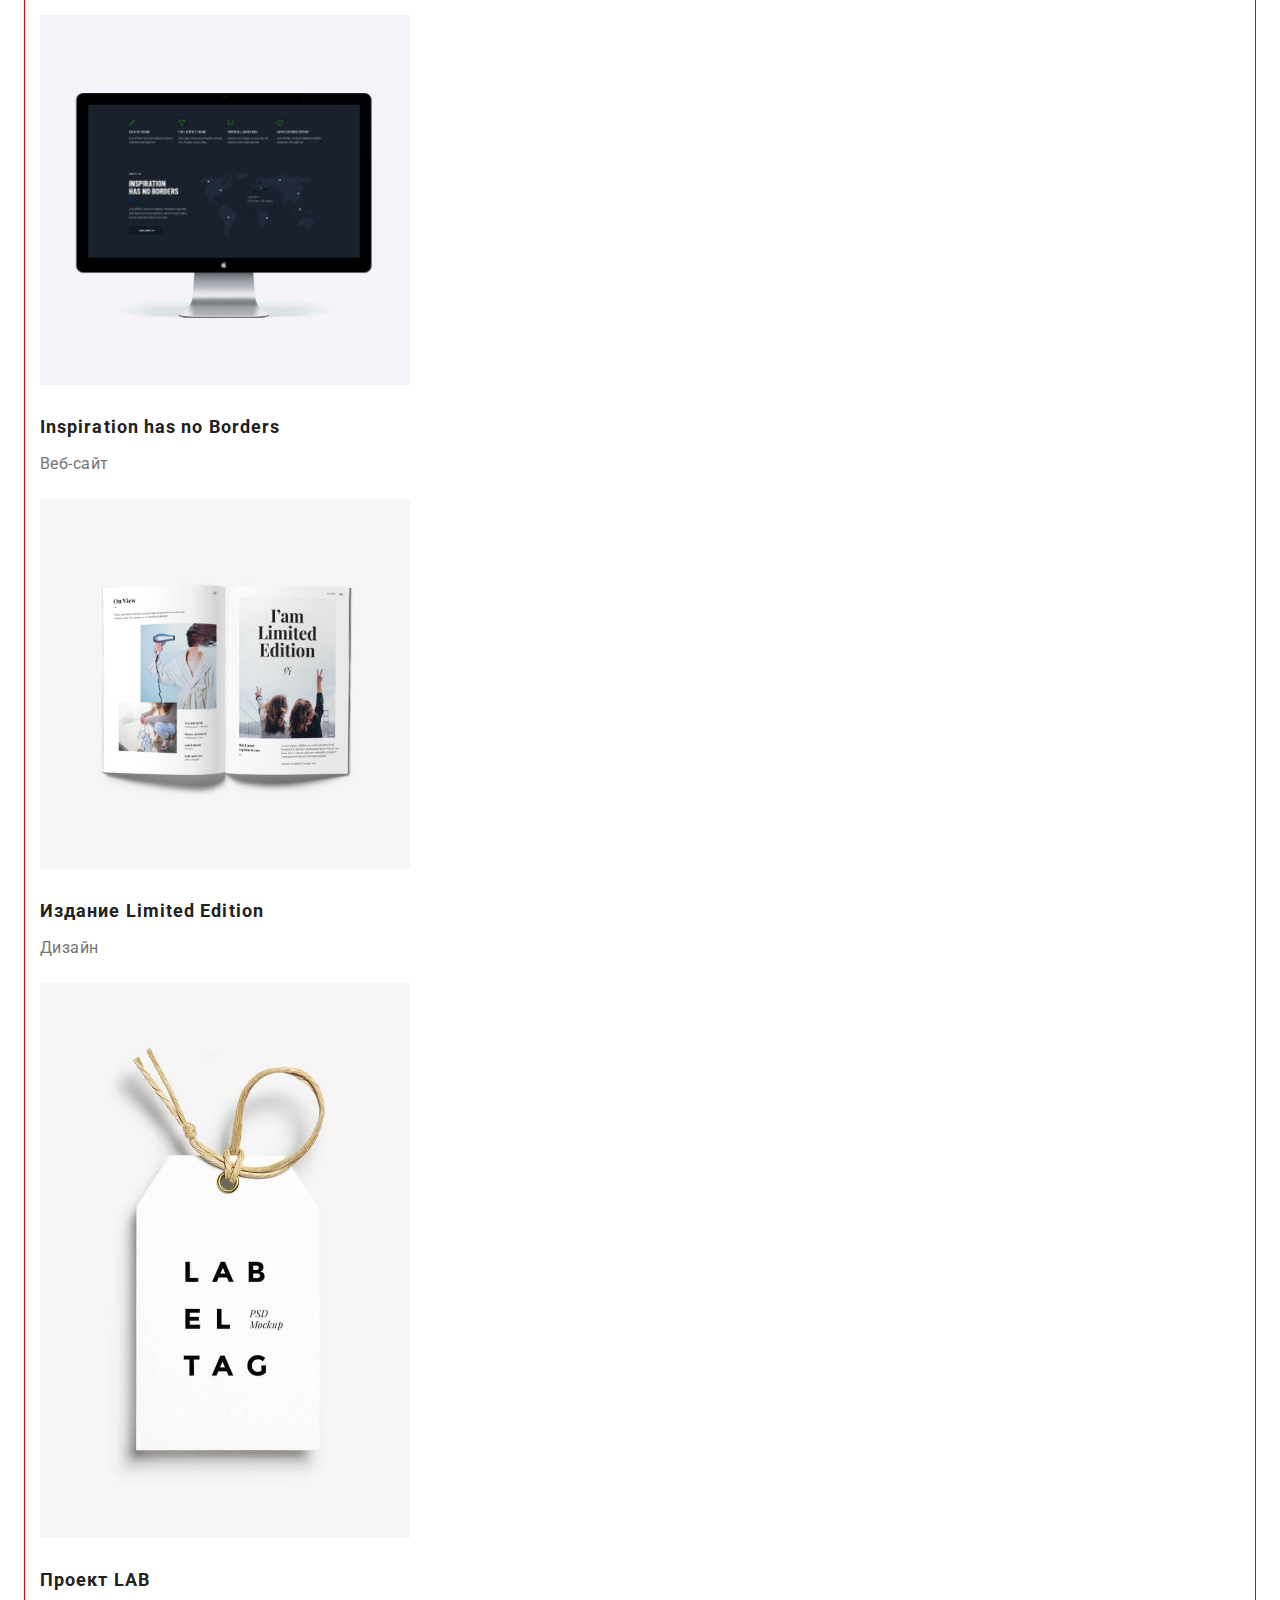
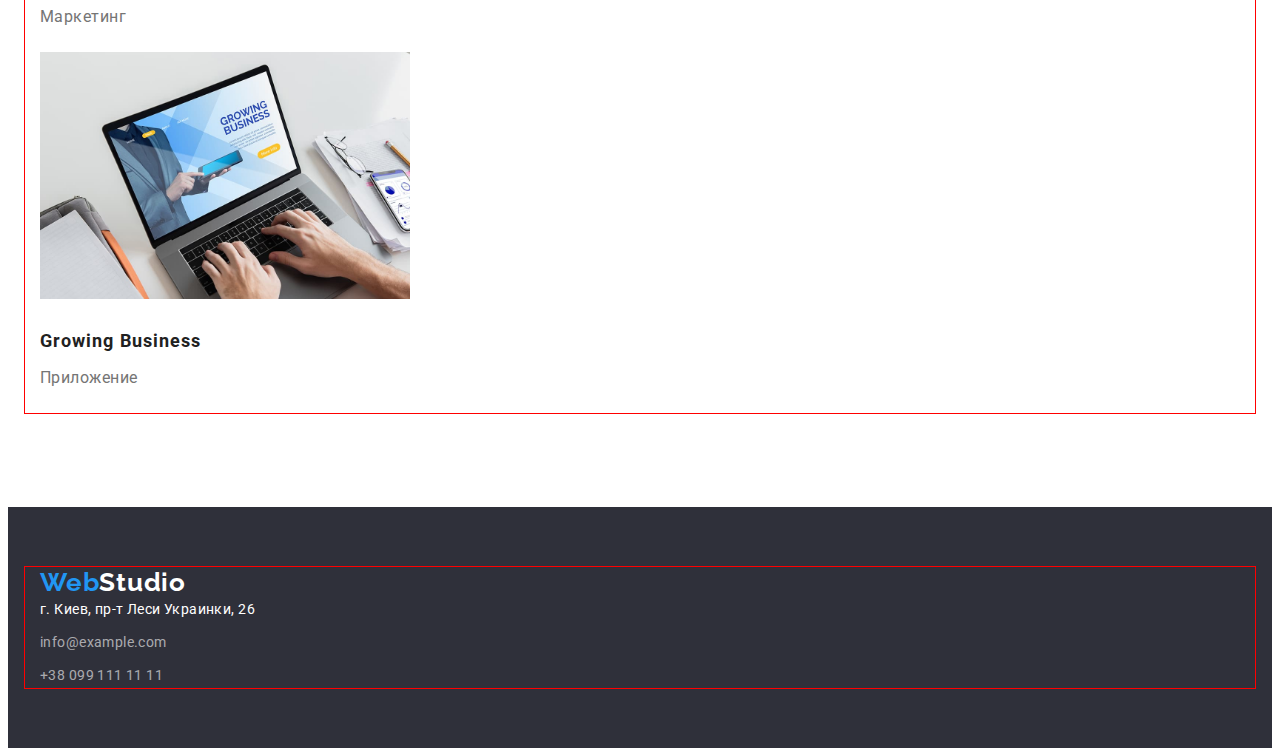
==== commit d90f6594: "04062022" ====
--- a/portfolio.html
+++ b/portfolio.html
@@ -19,7 +19,7 @@
     <header class="header">
       <div class="container">
       <nav class="navigation">
-        <a href="/" class="logo"> <span class="logo-text">Web</span>Studio </a>
+        <a href="index.html" class="logo"> <span class="logo-text">Web</span>Studio </a>
         <ul class="nav-link">
           <li class="nav-item">
             <a href="./index.html" class="nav-item-link">Студия</a>
@@ -31,8 +31,8 @@
             <a href="" class="nav-item-link">Контакты</a>
           </li>
         </ul>
-      </nav>
-      <div class="navigation">
+      
+      
       <ul class="contact-link">
         <li class="contact-item">
           <a href="mailto:info@devstudio.com" class="contact-item-link"> info@devstudio.com</a>
@@ -41,7 +41,7 @@
           <a href="tel:+380961111111" class="contact-item-link"> +38 096 111 11 11</a>
         </li>
       </ul>
-      </div>
+    </nav>
     </div>
     </header>
     <!-- main -->
--- a/css/styles.css
+++ b/css/styles.css
@@ -31,8 +31,8 @@
 /* ----------------------------Logo --------------------*/
 .header {
   padding-top: 24px;
-  /* padding-left: 215px; */
   padding-bottom: 25px;
+  border-bottom: 1px solid #ECECEC;;
 }
 
 .logo {
@@ -43,6 +43,8 @@
   line-height: 1.19;
   letter-spacing: 0.03em;
   color: #000000;
+
+  margin-right: 93px;
 }
 
 .logo-text,
@@ -52,12 +54,10 @@
 
 /*------------------------------- Nav------------- */
 .nav-link {
-  /* width: 394px; */
-  margin-left: 93px;
-  margin-top: 32px;
-  margin-bottom: 32px;
-  list-style-type: none;
-  /* display: inline-block; */
+   /* margin-left: 93px; */
+ text-align: center;
+  list-style-type: none;
+  display: flex;
 }
 
 .nav-item {
@@ -85,15 +85,18 @@
   color: #2196f3;
 }
 .navigation {
-  margin-top: 32px;
+  align-items: center;
+  display: flex;
 }
 
 .contact-link {
   list-style-type: none;
-  /* display: inline-block; */
+  display: flex;
+  margin-left: auto;
+
 }
 .contact-item {
-  /* display: inline-block; */
+  text-align: center;
 }
 .contact-item-link {
   text-decoration: none;
@@ -187,6 +190,7 @@
 
 .advantages-list {
   list-style-type: none;
+  display: flex;
     }
 
 .advantages-item {
@@ -211,6 +215,8 @@
   line-height: 1.71;
   letter-spacing: 0.03em;
   color: #757575;
+
+  margin-top: 10px;
 }
 /* -------------------interaction options---------- */
 /* --------------------чем мы занимаемся */
@@ -227,7 +233,7 @@
 }
 .services-link {
   list-style-type: none;
-  /* display: inline-block; */
+  display: flex;
   padding-bottom: 94px;
 }
 
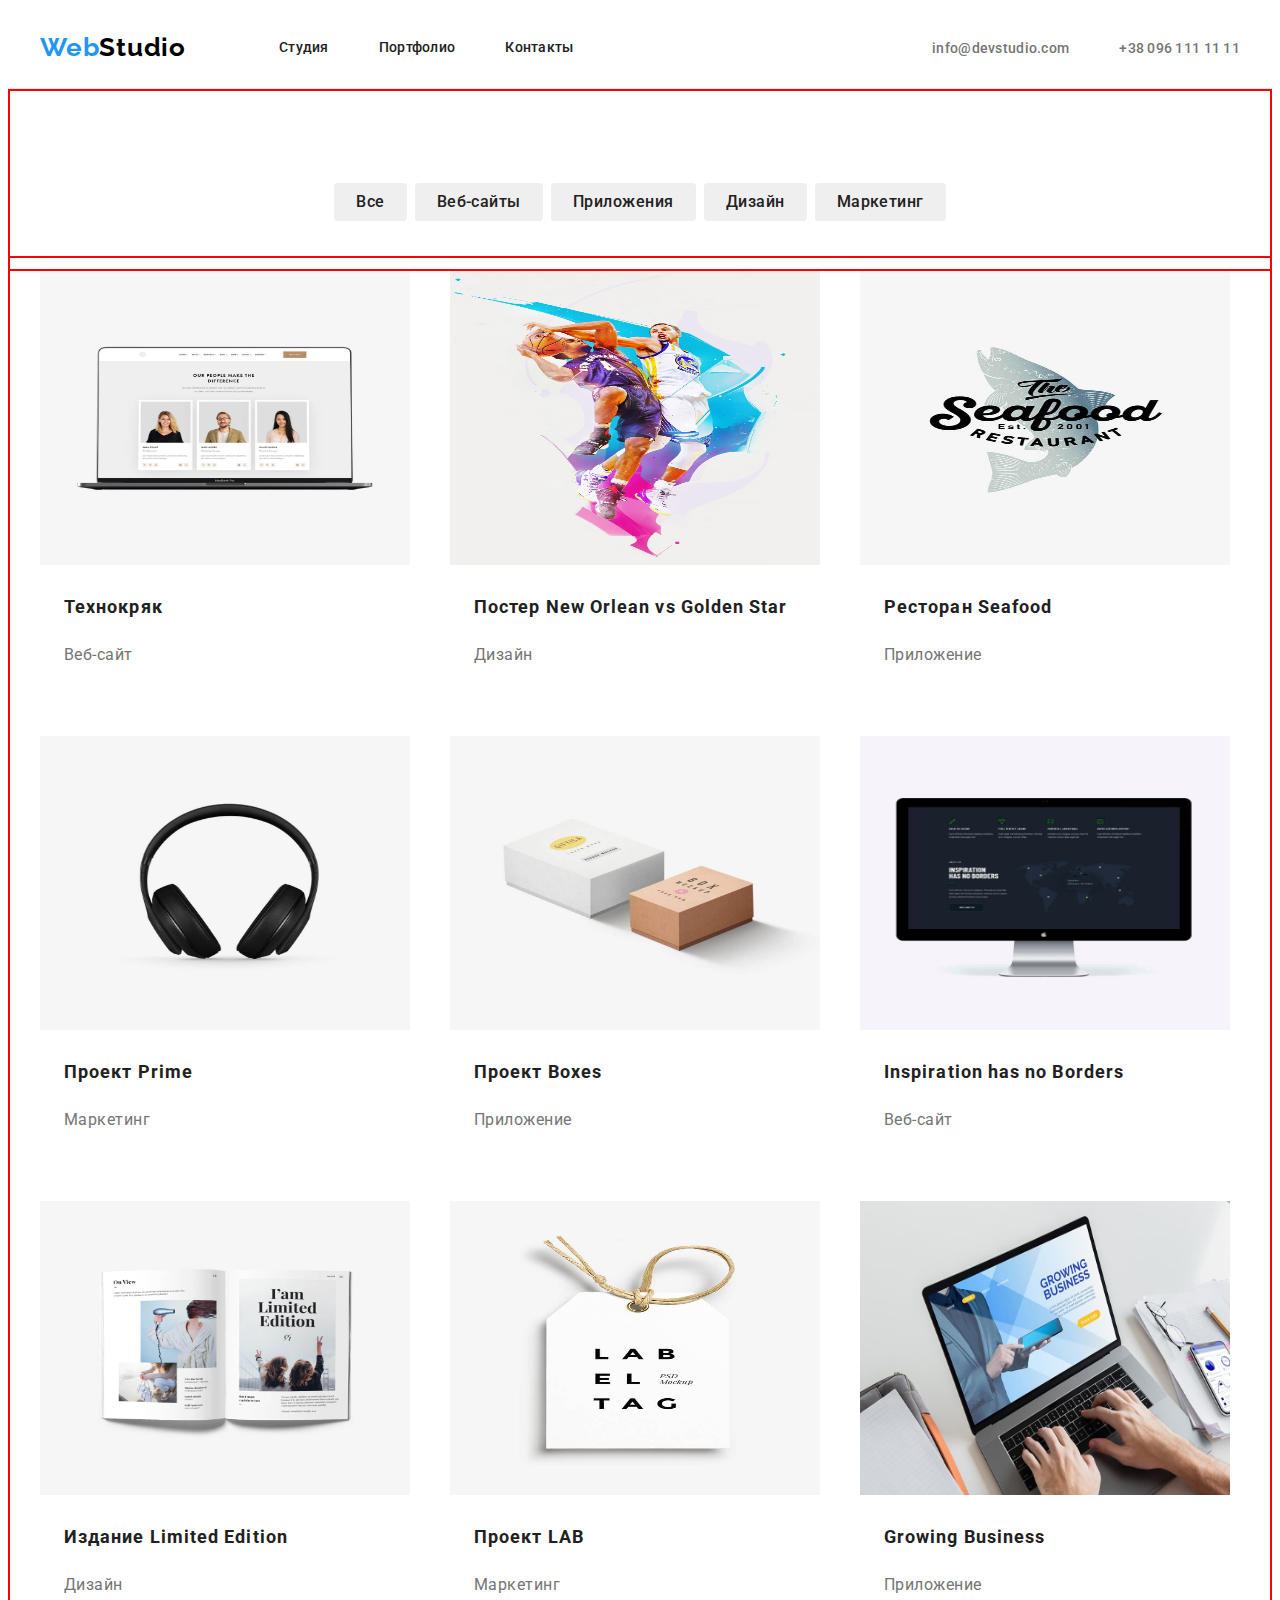
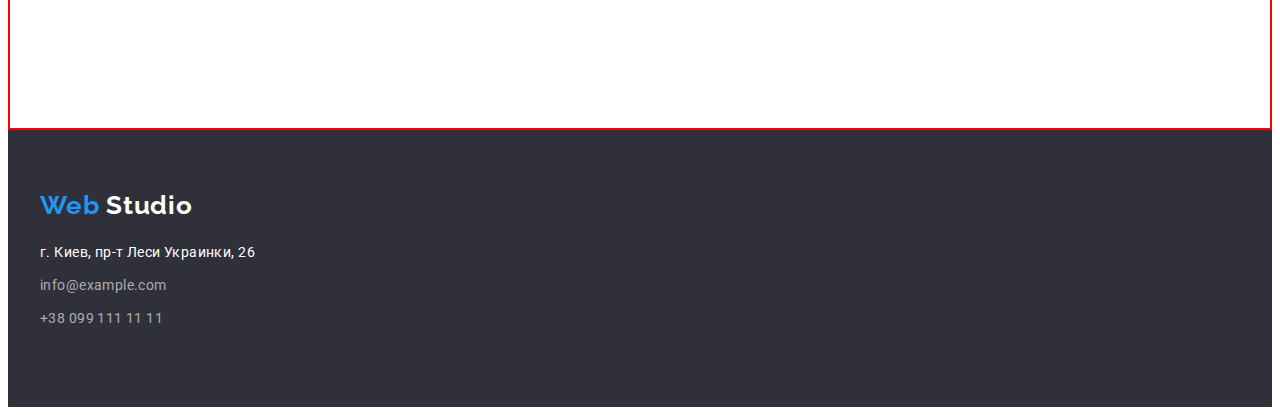
==== commit 6f780d5b: "05062022" ====
--- a/portfolio.html
+++ b/portfolio.html
@@ -1,83 +1,96 @@
 <!DOCTYPE html>
 <html lang="ru">
   <head>
+    <meta name="description" content="Web Studio" />
     <meta charset="UTF-8" />
     <meta http-equiv="X-UA-Compatible" content="IE=edge" />
     <meta name="viewport" content="width=device-width, initial-scale=1.0" />
-    <title>Портфолио</title>
+    <title>Web Studio</title>
+
+    <!---------------- Fonts ---------------->
     <link rel="preconnect" href="https://fonts.googleapis.com" />
     <link rel="preconnect" href="https://fonts.gstatic.com" crossorigin />
     <link
       href="https://fonts.googleapis.com/css2?family=Raleway:wght@700&family=Roboto:wght@400;500;700;900&display=swap"
       rel="stylesheet"
     />
+    <!--------------------CSS------------- -->
     <link rel="stylesheet" href="./css/styles.css" />
+    <!----------------- Modern-normalize -------------->
+    <link
+      rel="stylesheet"
+      href="https://cdnjs.cloudflare.com/ajax/libs/modern-normalize/1.1.0/modern-normalize.min.css"
+      integrity="sha512-wpPYUAdjBVSE4KJnH1VR1HeZfpl1ub8YT/NKx4PuQ5NmX2tKuGu6U/JRp5y+Y8XG2tV+wKQpNHVUX03MfMFn9Q=="
+      crossorigin="anonymous"
+      referrerpolicy="no-referrer"
+    />
   </head>
 
   <body>
     <!-- header -->
     <header class="header">
       <div class="container">
-      <nav class="navigation">
-        <a href="index.html" class="logo"> <span class="logo-text">Web</span>Studio </a>
-        <ul class="nav-link">
-          <li class="nav-item">
-            <a href="./index.html" class="nav-item-link">Студия</a>
-          </li>
-          <li class="nav-item">
-            <a href="./portfolio.html" class="nav-item-link">Портфолио</a>
-          </li>
-          <li class="nav-item">
-            <a href="" class="nav-item-link">Контакты</a>
-          </li>
-        </ul>
-      
-      
-      <ul class="contact-link">
-        <li class="contact-item">
-          <a href="mailto:info@devstudio.com" class="contact-item-link"> info@devstudio.com</a>
-        </li>
-        <li class="contact-item">
-          <a href="tel:+380961111111" class="contact-item-link"> +38 096 111 11 11</a>
-        </li>
-      </ul>
-    </nav>
-    </div>
+        <nav class="navigation">
+          <a href="index.html" class="logo"> <span class="logo-text">Web</span>Studio </a>
+          <ul class="nav-list list">
+            <li class="nav-item">
+              <a href="./index.html" class="nav-item-link link">Студия</a>
+            </li>
+            <li class="nav-item">
+              <a href="./portfolio.html" class="nav-item-link link">Портфолио</a>
+            </li>
+            <li class="nav-item">
+              <a href="" class="nav-item-link link">Контакты</a>
+            </li>
+          </ul>
+
+          <ul class="contact-links">
+            <li class="contact-item">
+              <a href="mailto:info@devstudio.com" class="contact-item-link link">
+                info@devstudio.com</a
+              >
+            </li>
+            <li class="contact-item">
+              <a href="tel:+380961111111" class="contact-item-link link"> +38 096 111 11 11</a>
+            </li>
+          </ul>
+        </nav>
+      </div>
     </header>
     <!-- main -->
     <main>
-      <h1 class="advantages-hidden">Портфолио</h1>
+      <h1 class="hidden">Портфолио</h1>
       <!-- Filter -->
       <section class="filter">
         <div class="container">
-        <h2 class="advantages-hidden">варианты фильтра</h2>
-        <ul class="filter-link">
-          <li>
+        <h2 class="hidden">варианты фильтра</h2>
+        <ul class="filter-links link">
+          <li class="filter-item">
             <button type="button" class="portfolio-btm"><span>Все</span></button>
           </li>
-          <li>
+          <li class="filter-item">
             <button type="button" class="portfolio-btm">Веб-сайты</button>
           </li>
-          <li>
+          <li class="filter-item">
             <button type="button" class="portfolio-btm">Приложения</button>
           </li>
-          <li>
+          <li class="filter-item">
             <button type="button" class="portfolio-btm">Дизайн</button>
           </li>
-          <li>
+          <li class="filter-item">
             <button type="button" class="portfolio-btm">Маркетинг</button>
           </li>
         </ul>
       </div>
       </section>
 
-      <!-- Examples -->
+      <!------------ примеры ---------------->
       <section class="examples">
         <div class="container">
-        <h2 class="advantages-hidden">Примеры</h2>
-        <ul class="examples-link">
-          <li class="exampled-item">
-            <a href="" class="exampled-item-link">
+        <h2 class="hidden">Примеры</h2>
+        <ul class="examples-links link card-set">
+          <li class="exampled-item card-set-item">
+            <a href="" class="exampled-item-link link">
               <img
                 src="./images/portfolio/portfolio1.jpg"
                 width="370"
@@ -89,8 +102,8 @@
               <p></p>
             </a>
           </li>
-          <li class="exampled-item">
-            <a href="" class="exampled-item-link">
+          <li class="exampled-item card-set-item">
+            <a href="" class="exampled-item-link link">
               <img
                 src="./images/portfolio/portfolio2.jpg"
                 width="370"
@@ -102,8 +115,8 @@
               <p></p>
             </a>
           </li>
-          <li class="exampled-item">
-            <a href="" class="exampled-item-link">
+          <li class="exampled-item card-set-item">
+            <a href="" class="exampled-item-link link">
               <img
                 src="./images/portfolio/portfolio3.jpg"
                 width="370"
@@ -115,8 +128,8 @@
               <p></p>
             </a>
           </li>
-          <li class="exampled-item">
-            <a href="" class="exampled-item-link">
+          <li class="exampled-item card-set-item">
+            <a href="" class="exampled-item-link link">
               <img
                 src="./images/portfolio/portfolio4.jpg"
                 width="370"
@@ -128,8 +141,8 @@
               <p></p>
             </a>
           </li>
-          <li class="exampled-item">
-            <a href="" class="exampled-item-link">
+          <li class="exampled-item card-set-item">
+            <a href="" class="exampled-item-link link">
               <img
                 src="./images/portfolio/portfolio5.jpg"
                 width="370"
@@ -141,8 +154,8 @@
               <p></p>
             </a>
           </li>
-          <li class="exampled-item">
-            <a href="" class="exampled-item-link">
+          <li class="exampled-item card-set-item">
+            <a href="" class="exampled-item-link link">
               <img
                 src="./images/portfolio/portfolio6.jpg"
                 width="370"
@@ -154,8 +167,8 @@
               <p></p>
             </a>
           </li>
-          <li class="exampled-item">
-            <a href="" class="exampled-item-link">
+          <li class="exampled-item card-set-item">
+            <a href="" class="exampled-item-link link">
               <img
                 src="./images/portfolio/portfolio7.jpg"
                 width="370"
@@ -167,8 +180,8 @@
               <p></p>
             </a>
           </li>
-          <li class="exampled-item">
-            <a href="" class="exampled-item-link">
+          <li class="exampled-item card-set-item">
+            <a href="" class="exampled-item-link link">
               <img
                 src="./images/portfolio/portfolio8.jpg"
                 width="370"
@@ -180,8 +193,8 @@
               <p></p>
             </a>
           </li>
-          <li class="exampled-item">
-            <a href="" class="exampled-item-link">
+          <li class="exampled-item card-set-item">
+            <a href="" class="exampled-item-link link">
               <img
                 src="./images/portfolio/portfolio9.jpg"
                 width="370"
@@ -201,21 +214,25 @@
     <!-- footer -->
     <footer class="footer-base">
       <div class="container">
-      <a href="/" class="footer-logo"> <span class="footer-logo-text">Web</span>Studio </a>
-      <address class="footer-contact">
-        <ul class="footer-link">
-          <li class="footer-item">
-            <p class="footer-item-text">г. Киев, пр-т Леси Украинки, 26</p>
-          </li>
-          <li class="footer-item">
-            <a href="mailto:info@example.com" class="footer-item-contact"> info@example.com</a>
-          </li>
-          <li class="footer-item">
-            <a href="tel:+380991111111" class="footer-item-contact"> +38 099 111 11 11</a>
-          </li>
-        </ul>
-      </address>
-    </div>
+        <a href="./index.html" class="footer-logo">
+          <span class="footer-logo-text">Web </span>Studio
+        </a>
+        <address class="footer-contact">
+          <ul class="footer-links link">
+            <li class="footer-item">
+              <p class="footer-item-text">г. Киев, пр-т Леси Украинки, 26</p>
+            </li>
+            <li class="footer-item">
+              <a href="mailto:info@example.com" 
+              class="footer-item-link link"> info@example.com</a>
+            </li>
+            <li class="footer-item">
+              <a href="tel:+380991111111" 
+              class="footer-item-link link"> +38 099 111 11 11</a>
+            </li>
+          </ul>
+        </address>
+      </div>
     </footer>
   </body>
 </html>
--- a/css/styles.css
+++ b/css/styles.css
@@ -1,40 +1,85 @@
+/* задаем переменные */
 :root {
   --brand-color: #2f303a;
   --text-color: #212121;
-}
+
+  /* переменные для сетки */
+  --item: 3;
+  --indent: 30px;
+}
+
+/* задаем основной шрифт */
 body {
   font-family: 'Roboto', sans-serif;
   color: black;
 }
+
+/* сбрасываем базывые стили от браузера */
 h1,
 h2,
 h3,
 h4,
 ul,
 p {
-  margin: 0;
+  margin-top: 0;
   padding: 0;
   box-sizing: border-box;
   list-style: none;
 }
-/* ----------------------------Главная страница ------------------------------------*/
+
+p:last-child {
+  margin: 0;
+}
+
+section {
+  outline: 2px solid red;
+  outline-offset: -2px;
+}
+
+/* задаем общие классы */
+.header {
+  border-bottom: 1px solid #ececec;
+}
+
+.list {
+  list-style: none;
+  margin: 0;
+  padding: 0;
+}
+
+.link {
+  text-decoration: none;
+  color: currentColor;
+}
+/* контейнер */
 .container {
   padding-left: 15px;
   padding-right: 15px;
   width: 1200px;
   margin: 0 auto;
-  outline: 1px solid red;
-}
-
-/*----------------------------- Header+footer ------------*/
-
-/* ----------------------------Logo --------------------*/
-.header {
-  padding-top: 24px;
-  padding-bottom: 25px;
-  border-bottom: 1px solid #ECECEC;;
-}
-
+}
+
+/** 
+|----------------| 
+|сетка на flex-ах|
+|----------------|
+*/
+.card-set {
+  display: flex;
+  flex-wrap: wrap;
+
+  margin: calc(-1 * var(--indent) / 2);
+}
+
+.card-set-item {
+  flex-basis: calc((100% - var(--indent) * var(--item)) / var(--item));
+
+  margin: calc(var(--indent) / 2);
+}
+
+/*---------------------------- HEADER------------*/
+
+/* Logo */
 .logo {
   text-decoration: none;
   font-family: 'Raleway', sans-serif;
@@ -44,78 +89,83 @@
   letter-spacing: 0.03em;
   color: #000000;
 
+  padding-top: 24px;
+  padding-bottom: 25px;
   margin-right: 93px;
 }
-
+/* лого в футере просто копируем */
 .logo-text,
 .footer-logo-text {
   color: #2196f3;
 }
 
-/*------------------------------- Nav------------- */
-.nav-link {
-   /* margin-left: 93px; */
- text-align: center;
-  list-style-type: none;
+/*----------------------------- NAV------------- */
+.navigation {
+  align-items: center;
   display: flex;
 }
 
-.nav-item {
-  /* display: inline-block; */
+.nav-list {
+  text-align: center;
+  display: flex;
 }
 
 .nav-item:not(:last-child),
 .contact-item:not(:last-child) {
   margin-right: 50px;
 }
+
 .nav-item-link {
-  text-decoration: none;
   font-weight: 500;
   font-size: 14px;
   line-height: 1.14;
   letter-spacing: 0.02em;
   color: var(--text-color);
-}
+
+  padding-top: 32px;
+  padding-bottom: 32px;
+  display: block;
+}
+
 .nav-item-link:hover,
 .nav-item-link:focus {
-  font-weight: 500;
-  font-size: 14px;
-  line-height: 1.14;
-  letter-spacing: 0.02em;
   color: #2196f3;
 }
-.navigation {
-  align-items: center;
-  display: flex;
-}
-
-.contact-link {
-  list-style-type: none;
+
+.contact-links {
   display: flex;
   margin-left: auto;
-
-}
+  margin-bottom: 0;
+}
+
 .contact-item {
   text-align: center;
 }
+
 .contact-item-link {
-  text-decoration: none;
   font-weight: 500;
   font-size: 14px;
   line-height: 1.14;
   letter-spacing: 0.02em;
   color: #757575;
-}
+
+  padding-top: 32px;
+  padding-bottom: 32px;
+}
+
 .contact-item-link:hover,
 .contact-item-link:focus {
-  text-decoration: none;
-  font-weight: 500;
-  font-size: 14px;
-  line-height: 1.14;
-  letter-spacing: 0.02em;
   color: #2196f3;
 }
-/* --------------------------HERO------------------ */
+
+/* ----------------------------HERO--------------- */
+.section-hero {
+  padding-top: 200px;
+  padding-bottom: 200px;
+  text-align: center;
+  display: block;
+  background: var(--brand-color);
+}
 
 .hero-title {
   font-weight: 900;
@@ -129,14 +179,6 @@
   max-width: 700px;
   margin-left: auto;
   margin-right: auto;
-}
-
-.hero {
-  padding-top: 200px;
-  padding-bottom: 200px;
-  text-align: center;
-  display: block;
-  background: var(--brand-color);
 }
 
 .hero-btm {
@@ -169,13 +211,12 @@
   cursor: pointer;
 }
 
-/* ------------------list of benefits-------------- */
-/* -----------------список преимуществ ----------*/
-.advantages {
+/* -----------------список преимуществ(BENEFITS) ----------*/
+.section-benefits {
   padding-top: 94px;
-  padding-bottom: 94px;
-}
-.advantages-hidden {
+  padding-bottom: 47px;
+}
+.hidden {
   position: absolute;
   white-space: nowrap;
   width: 1px;
@@ -188,21 +229,11 @@
   margin: -1px;
 }
 
-.advantages-list {
-  list-style-type: none;
-  display: flex;
-    }
-
-.advantages-item {
-  /* display: inline-block; */
-  max-width: 270px;
-}
-
-.advantages-item:not(:first-child) {
-  margin-left: 30px;
-}
-
-.advantages-title {
+.benefits-list {
+  --item: 4;
+}
+
+.benefits-title {
   font-weight: 700;
   font-size: 14px;
   line-height: 1.14;
@@ -210,7 +241,8 @@
   text-transform: uppercase;
   color: var(--text-color);
 }
-.advantages-item-text {
+
+.benefits-item-text {
   font-size: 14px;
   line-height: 1.71;
   letter-spacing: 0.03em;
@@ -218,10 +250,14 @@
 
   margin-top: 10px;
 }
-/* -------------------interaction options---------- */
-/* --------------------чем мы занимаемся */
-
-.services-title {
+
+/* --------------------чем мы занимаемся (features)----------- */
+.section-features {
+  padding-top: 47px;
+  padding-bottom: 94px;
+}
+
+.features-title {
   font-weight: 700;
   font-size: 36px;
   line-height: 1.17;
@@ -231,22 +267,27 @@
 
   padding-bottom: 50px;
 }
-.services-link {
-  list-style-type: none;
+
+.features-links {
   display: flex;
-  padding-bottom: 94px;
-}
-
-.services-item {
+}
+
+.features-item {
   width: 370px;
-
-}
-.services-item:not(:last-child) {
+}
+
+.features-item:not(:last-child) {
   margin-right: 30px;
 }
-/* наша команда */
-.personal {
+
+.features-item-img {
+  height: 294px;
+}
+
+/* ----------------------наша команда -------------------*/
+.section-personal {
   background-color: #f5f4fa;
+  padding-top: 94px;
   padding-bottom: 94px;
 }
 .personal-title {
@@ -255,47 +296,51 @@
   line-height: 1.17;
   text-align: center;
   letter-spacing: 0.03em;
-  color: var(--text-color) 1;
-
-  padding-top: 94px;
+  color: var(--text-color);
+
   padding-bottom: 50px;
-}
-.personal-link {
-  list-style-type: none;
-  }
+  margin: 0;
+}
+
+.personal-links {
+  --item: 4;
+}
+
+.personal-title-text {
+  font-weight: 500;
+  font-size: 16px;
+  line-height: 1.19;
+  letter-spacing: 0.03em;
+  color: var(--text-color);
+
+  margin-top: 30px;
+  margin-bottom: 10px;
+  text-align: center;
+}
+
+.personal-text {
+  font-size: 16px;
+  line-height: 1.19;
+  letter-spacing: 0.03em;
+  color: #757575;
+
+  text-align: center;
+}
 
 .personal-item {
   padding-bottom: 30px;
 }
 
-.personal-item:not(:last-child) {
-margin-right: 30px;
-}
-.personal-item-text {
-  font-weight: 500;
-  font-size: 16px;
-  line-height: 1.19;
-  letter-spacing: 0.03em;
-  color: var(--text-color);
-
-  margin-top: 30px;
-  margin-bottom: 10px;
-  text-align: center;
-}
-.personal-text {
-  font-size: 16px;
-  line-height: 1.19;
-  letter-spacing: 0.03em;
-  color: #757575;
-   
-  text-align: center;
-}
-
-/* footer */
+.personal-item-img {
+  height: 260px;
+}
+
+/* -------------------FOOTER -----------------------*/
 .footer-base {
   background: var(--brand-color);
   padding: 60px 0;
 }
+
 .footer-logo {
   text-decoration: none;
   font-family: 'Raleway', sans-serif;
@@ -305,11 +350,10 @@
   line-height: 1.19;
   letter-spacing: 0.03em;
   color: #ffffff;
-
-  padding-bottom: 20px;
-}
+}
+
 .footer-item:not(:last-child) {
-  padding-bottom: 9px;
+  /* margin-bottom: 9px; */
 }
 
 .footer-logo-text {
@@ -323,10 +367,14 @@
   color: #2196f3;
 }
 
-.footer-link {
-  list-style-type: none;
-  text-decoration: none;
-}
+.footer-links {
+  margin-top: 20px;
+}
+
+.footer-item {
+  margin-bottom: 9px;
+}
+
 .footer-item-text {
   font-style: normal;
   font-weight: 400;
@@ -335,32 +383,38 @@
   letter-spacing: 0.03em;
   color: #ffffff;
 }
-.footer-item-contact {
-  text-decoration: none;
+
+.footer-item-link {
   font-style: normal;
   font-size: 14px;
   line-height: 1.71;
   letter-spacing: 0.03em;
   color: rgba(255, 255, 255, 0.6);
 }
-.footer-item-contact:focus,
-.footer-item-contact:hover {
-  text-decoration: none;
-  font-size: 14px;
-  line-height: 1.71;
-  letter-spacing: 0.03em;
+
+.footer-item-link:focus,
+.footer-item-link:hover {
   color: #2196f3;
 }
-/*--------------------------------------- Portfolio -----------------------------*/
+
+/*--------------------------------------- PORTFOLIO -----------------------------*/
 .filter {
   padding-top: 94px;
-  padding-bottom: 34px;
-}
-
-.filter-link {
-  list-style-type: none;
-  padding-bottom: 16px;
-}
+  padding-bottom: 50px;
+}
+
+.filter-links {
+    display: flex;
+    justify-content: center;
+    margin: 0;
+  }
+
+  .filter-item:not(:last-child) {
+    margin-right: 8px;
+    margin-top: 0;
+    margin-bottom: 0;
+    margin-left: 0;
+  }
 
 .portfolio-btm {
   font-family: 'Roboto', sans-serif;
@@ -377,27 +431,17 @@
 }
 .portfolio-btm:hover,
 .portfolio-btm:focus {
-  font-weight: 500;
-  font-size: 16px;
-  line-height: 1.62;
-  letter-spacing: 0.03em;
   color: white;
-  border: none;
   border-color: #2196f3;
   background-color: #2196f3;
   box-shadow: 0px 4px 4px rgba(0, 0, 0, 0.15);
-  border-radius: 4px;
-  cursor: pointer;
-}
-
+  }
+
+  /* -----------------примеры--------------- */
 .examples {
-  padding-top: 34px;
   padding-bottom: 94px;
 }
 
-.examples-link {
-  list-style-type: none;
-}
 .exampled-tittle {
   font-weight: 700;
   font-size: 18px;
@@ -406,7 +450,9 @@
   color: var(--text-color);
 
   margin-top: 20px;
-}
+  padding-left: 24px;
+}
+
 .exampled-text {
   font-weight: 400;
   font-size: 16px;
@@ -414,12 +460,13 @@
   letter-spacing: 0.03em;
   color: #757575;
 
+  padding-left: 24px;
   margin-top: 4px;
 }
+
 .exampled-item {
   padding-bottom: 20px;
 }
-
-.exampled-item-link {
-  text-decoration: none;
-}
+.exampled-item-img {
+  height: 294px;
+}
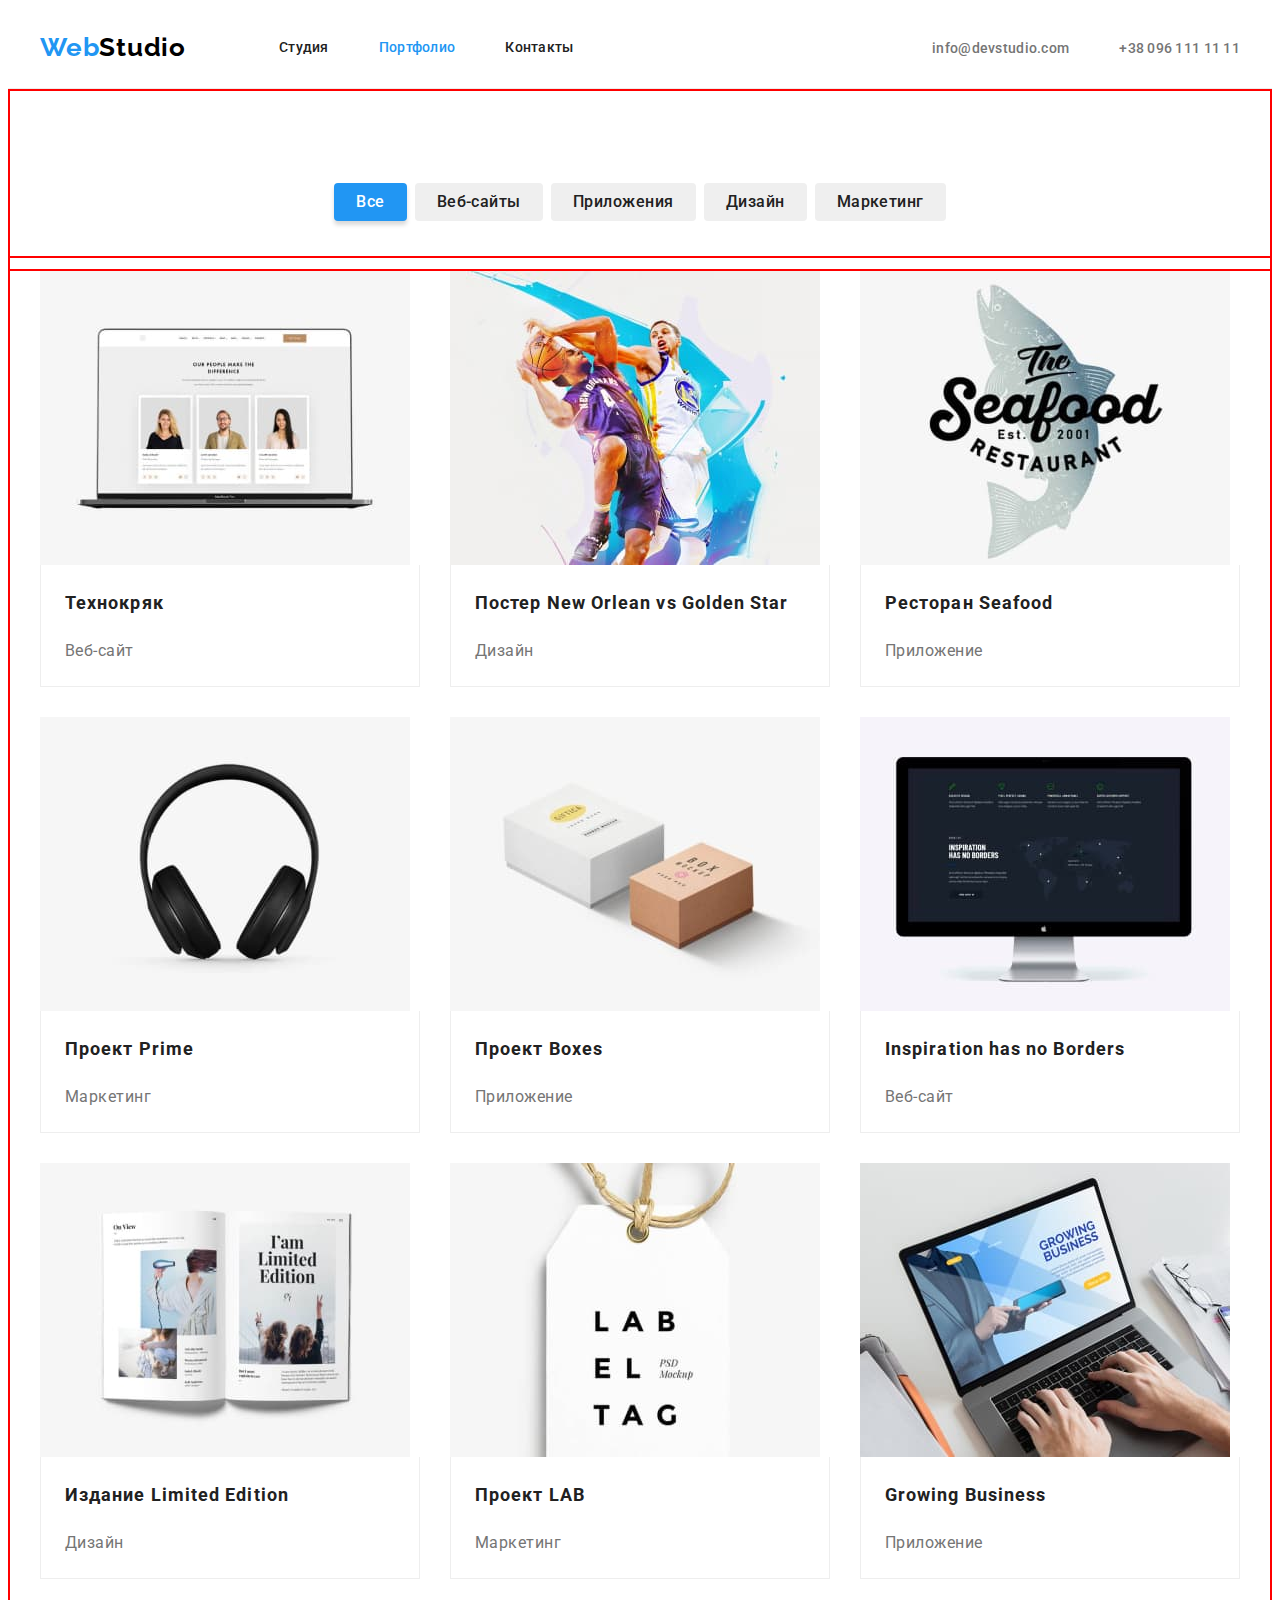
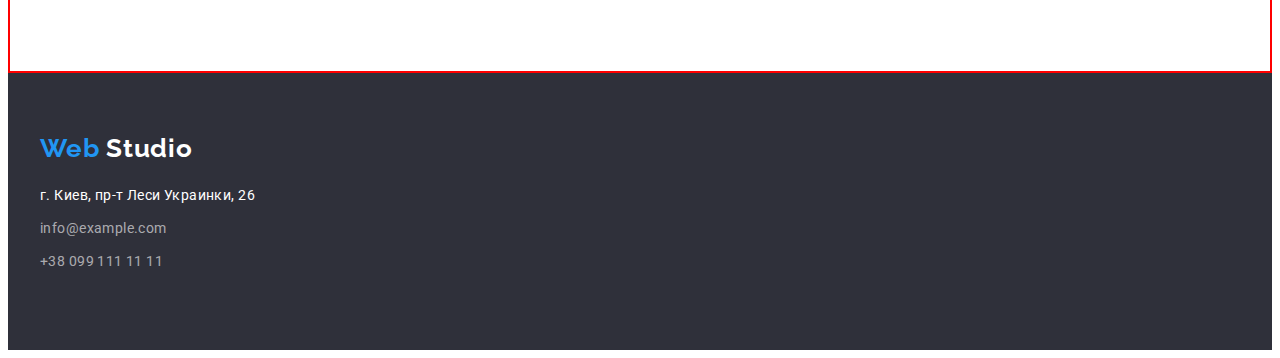
==== commit eaa304ec: "05062022_3" ====
--- a/portfolio.html
+++ b/portfolio.html
@@ -37,7 +37,7 @@
               <a href="./index.html" class="nav-item-link link">Студия</a>
             </li>
             <li class="nav-item">
-              <a href="./portfolio.html" class="nav-item-link link">Портфолио</a>
+              <a href="./portfolio.html" class="nav-item-link current link">Портфолио</a>
             </li>
             <li class="nav-item">
               <a href="" class="nav-item-link link">Контакты</a>
@@ -61,155 +61,172 @@
     <main>
       <h1 class="hidden">Портфолио</h1>
       <!-- Filter -->
-      <section class="filter">
+      <section class="section filter">
         <div class="container">
-        <h2 class="hidden">варианты фильтра</h2>
-        <ul class="filter-links link">
-          <li class="filter-item">
-            <button type="button" class="portfolio-btm"><span>Все</span></button>
-          </li>
-          <li class="filter-item">
-            <button type="button" class="portfolio-btm">Веб-сайты</button>
-          </li>
-          <li class="filter-item">
-            <button type="button" class="portfolio-btm">Приложения</button>
-          </li>
-          <li class="filter-item">
-            <button type="button" class="portfolio-btm">Дизайн</button>
-          </li>
-          <li class="filter-item">
-            <button type="button" class="portfolio-btm">Маркетинг</button>
-          </li>
-        </ul>
-      </div>
+          <h2 class="hidden">варианты фильтра</h2>
+          <ul class="filter-links link">
+            <li class="filter-item">
+              <button type="button" class="portfolio-btm current"><span>Все</span></button>
+            </li>
+            <li class="filter-item">
+              <button type="button" class="portfolio-btm">Веб-сайты</button>
+            </li>
+            <li class="filter-item">
+              <button type="button" class="portfolio-btm">Приложения</button>
+            </li>
+            <li class="filter-item">
+              <button type="button" class="portfolio-btm">Дизайн</button>
+            </li>
+            <li class="filter-item">
+              <button type="button" class="portfolio-btm">Маркетинг</button>
+            </li>
+          </ul>
+        </div>
       </section>
 
       <!------------ примеры ---------------->
-      <section class="examples">
+      <section class="section examples">
         <div class="container">
-        <h2 class="hidden">Примеры</h2>
-        <ul class="examples-links link card-set">
-          <li class="exampled-item card-set-item">
-            <a href="" class="exampled-item-link link">
-              <img
-                src="./images/portfolio/portfolio1.jpg"
-                width="370"
-                class="exampled-item-img"
-                alt="фото первого примера"
-              />
-              <h2 class="exampled-tittle">Технокряк</h2>
-              <p class="exampled-text">Веб-сайт</p>
-              <p></p>
-            </a>
-          </li>
-          <li class="exampled-item card-set-item">
-            <a href="" class="exampled-item-link link">
-              <img
-                src="./images/portfolio/portfolio2.jpg"
-                width="370"
-                class="exampled-item-img"
-                alt="фото второго примера"
-              />
-              <h2 class="exampled-tittle">Постер New Orlean vs Golden Star</h2>
-              <p class="exampled-text">Дизайн</p>
-              <p></p>
-            </a>
-          </li>
-          <li class="exampled-item card-set-item">
-            <a href="" class="exampled-item-link link">
-              <img
-                src="./images/portfolio/portfolio3.jpg"
-                width="370"
-                class="exampled-item-img"
-                alt="фото третего примера"
-              />
-              <h2 class="exampled-tittle">Ресторан Seafood</h2>
-              <p class="exampled-text">Приложение</p>
-              <p></p>
-            </a>
-          </li>
-          <li class="exampled-item card-set-item">
-            <a href="" class="exampled-item-link link">
-              <img
-                src="./images/portfolio/portfolio4.jpg"
-                width="370"
-                class="exampled-item-img"
-                alt="фото четвертого примера"
-              />
-              <h2 class="exampled-tittle">Проект Prime</h2>
-              <p class="exampled-text">Маркетинг</p>
-              <p></p>
-            </a>
-          </li>
-          <li class="exampled-item card-set-item">
-            <a href="" class="exampled-item-link link">
-              <img
-                src="./images/portfolio/portfolio5.jpg"
-                width="370"
-                class="exampled-item-img"
-                alt="фото пятого примера"
-              />
-              <h2 class="exampled-tittle">Проект Boxes</h2>
-              <p class="exampled-text">Приложение</p>
-              <p></p>
-            </a>
-          </li>
-          <li class="exampled-item card-set-item">
-            <a href="" class="exampled-item-link link">
-              <img
-                src="./images/portfolio/portfolio6.jpg"
-                width="370"
-                class="exampled-item-img"
-                alt="фото шестого примера"
-              />
-              <h2 class="exampled-tittle">Inspiration has no Borders</h2>
-              <p class="exampled-text">Веб-сайт</p>
-              <p></p>
-            </a>
-          </li>
-          <li class="exampled-item card-set-item">
-            <a href="" class="exampled-item-link link">
-              <img
-                src="./images/portfolio/portfolio7.jpg"
-                width="370"
-                class="exampled-item-img"
-                alt="фото седьмого примера"
-              />
-              <h2 class="exampled-tittle">Издание Limited Edition</h2>
-              <p class="exampled-text">Дизайн</p>
-              <p></p>
-            </a>
-          </li>
-          <li class="exampled-item card-set-item">
-            <a href="" class="exampled-item-link link">
-              <img
-                src="./images/portfolio/portfolio8.jpg"
-                width="370"
-                class="exampled-item-img"
-                alt="фото восьмого примера"
-              />
-              <h2 class="exampled-tittle">Проект LAB</h2>
-              <p class="exampled-text">Маркетинг</p>
-              <p></p>
-            </a>
-          </li>
-          <li class="exampled-item card-set-item">
-            <a href="" class="exampled-item-link link">
-              <img
-                src="./images/portfolio/portfolio9.jpg"
-                width="370"
-                class="exampled-item-img"
-                alt="фото девятого примера"
-              />
-              <h2 class="exampled-tittle">Growing Business</h2>
-              <p class="exampled-text">Приложение</p>
-              <p></p>
-            </a>
-          </li>
-        </ul>
-      </div>
+          <h2 class="hidden">Примеры</h2>
+          <ul class="examples-links link card-set">
+            <li class="examples-item card-set-item">
+              <a href="" class="examples-item-link link">
+                <img
+                  src="./images/portfolio/portfolio1.jpg"
+                  width="370"
+                  class="examples-item-img"
+                  alt="фото первого примера"
+                />
+                <div class="examples-container">
+                  <h2 class="examples-tittle">Технокряк</h2>
+                  <p class="examples-text">Веб-сайт</p>
+                  <p></p>
+                </div>
+              </a>
+            </li>
+            <li class="examples-item card-set-item">
+              <a href="" class="examples-item-link link">
+                <img
+                  src="./images/portfolio/portfolio2.jpg"
+                  width="370"
+                  class="examples-item-img"
+                  alt="фото второго примера"
+                />
+                <div class="examples-container">
+                  <h2 class="examples-tittle">Постер New Orlean vs Golden Star</h2>
+                  <p class="examples-text">Дизайн</p>
+                  <p></p>
+                </div>
+              </a>
+            </li>
+            <li class="examples-item card-set-item">
+              <a href="" class="examples-item-link link">
+                <img
+                  src="./images/portfolio/portfolio3.jpg"
+                  width="370"
+                  class="examples-item-img"
+                  alt="фото третего примера"
+                />
+                <div class="examples-container">
+                  <h2 class="examples-tittle">Ресторан Seafood</h2>
+                  <p class="examples-text">Приложение</p>
+                  <p></p>
+                </div>
+              </a>
+            </li>
+            <li class="examples-item card-set-item">
+              <a href="" class="examples-item-link link">
+                <img
+                  src="./images/portfolio/portfolio4.jpg"
+                  width="370"
+                  class="examples-item-img"
+                  alt="фото четвертого примера"
+                />
+                <div class="examples-container">
+                  <h2 class="examples-tittle">Проект Prime</h2>
+                  <p class="examples-text">Маркетинг</p>
+                  <p></p>
+                </div>
+              </a>
+            </li>
+            <li class="examples-item card-set-item">
+              <a href="" class="examples-item-link link">
+                <img
+                  src="./images/portfolio/portfolio5.jpg"
+                  width="370"
+                  class="examples-item-img"
+                  alt="фото пятого примера"
+                />
+                <div class="examples-container">
+                  <h2 class="examples-tittle">Проект Boxes</h2>
+                  <p class="examples-text">Приложение</p>
+                  <p></p>
+                </div>
+              </a>
+            </li>
+            <li class="examples-item card-set-item">
+              <a href="" class="examples-item-link link">
+                <img
+                  src="./images/portfolio/portfolio6.jpg"
+                  width="370"
+                  class="examples-item-img"
+                  alt="фото шестого примера"
+                />
+                <div class="examples-container">
+                  <h2 class="examples-tittle">Inspiration has no Borders</h2>
+                  <p class="examples-text">Веб-сайт</p>
+                  <p></p>
+                </div>
+              </a>
+            </li>
+            <li class="examples-item card-set-item">
+              <a href="" class="examples-item-link link">
+                <img
+                  src="./images/portfolio/portfolio7.jpg"
+                  width="370"
+                  class="examples-item-img"
+                  alt="фото седьмого примера"
+                />
+                <div class="examples-container">
+                  <h2 class="examples-tittle">Издание Limited Edition</h2>
+                  <p class="examples-text">Дизайн</p>
+                  <p></p>
+                </div>
+              </a>
+            </li>
+            <li class="examples-item card-set-item">
+              <a href="" class="examples-item-link link">
+                <img
+                  src="./images/portfolio/portfolio8.jpg"
+                  width="370"
+                  class="examples-item-img"
+                  alt="фото восьмого примера"
+                />
+                <div class="examples-container">
+                  <h2 class="examples-tittle">Проект LAB</h2>
+                  <p class="examples-text">Маркетинг</p>
+                  <p></p>
+                </div>
+              </a>
+            </li>
+            <li class="examples-item card-set-item">
+              <a href="" class="examples-item-link link">
+                <img
+                  src="./images/portfolio/portfolio9.jpg"
+                  width="370"
+                  class="examples-item-img"
+                  alt="фото девятого примера"
+                />
+                <div class="examples-container">
+                  <h2 class="examples-tittle">Growing Business</h2>
+                  <p class="examples-text">Приложение</p>
+                  <p></p>
+                </div>
+              </a>
+            </li>
+          </ul>
+        </div>
       </section>
-
     </main>
     <!-- footer -->
     <footer class="footer-base">
@@ -223,12 +240,10 @@
               <p class="footer-item-text">г. Киев, пр-т Леси Украинки, 26</p>
             </li>
             <li class="footer-item">
-              <a href="mailto:info@example.com" 
-              class="footer-item-link link"> info@example.com</a>
+              <a href="mailto:info@example.com" class="footer-item-link link"> info@example.com</a>
             </li>
             <li class="footer-item">
-              <a href="tel:+380991111111" 
-              class="footer-item-link link"> +38 099 111 11 11</a>
+              <a href="tel:+380991111111" class="footer-item-link link"> +38 099 111 11 11</a>
             </li>
           </ul>
         </address>
--- a/css/styles.css
+++ b/css/styles.css
@@ -27,6 +27,14 @@
   list-style: none;
 }
 
+address {
+  font-style: normal;
+}
+
+img {
+  display: block;
+}
+
 p:last-child {
   margin: 0;
 }
@@ -51,12 +59,26 @@
   text-decoration: none;
   color: currentColor;
 }
+
+.section {
+  padding-top: 94px;
+  padding-bottom: 94px;
+}
+
 /* контейнер */
 .container {
   padding-left: 15px;
   padding-right: 15px;
   width: 1200px;
   margin: 0 auto;
+}
+
+.box-portfolio {
+  background-image:none;
+  background-position: center center;
+  width: 370px;
+  height: 294px;
+  background-size: cover;
 }
 
 /** 
@@ -115,6 +137,10 @@
   margin-right: 50px;
 }
 
+.nav-item-link.current {
+  color: #2196f3;
+}
+
 .nav-item-link {
   font-weight: 500;
   font-size: 14px;
@@ -138,6 +164,10 @@
   margin-bottom: 0;
 }
 
+.contact-item-link.current {
+  color: #2196f3;
+}
+
 .contact-item {
   text-align: center;
 }
@@ -199,23 +229,15 @@
 }
 .hero-btm:hover,
 .hero-btm:focus {
-  font-weight: 500;
-  font-size: 16px;
-  line-height: 1.62;
-  letter-spacing: 0.03em;
-  color: white;
-  border: none;
   background-color: #188ce8;
   box-shadow: 0px 4px 4px rgba(0, 0, 0, 0.15);
-  border-radius: 4px;
-  cursor: pointer;
 }
 
 /* -----------------список преимуществ(BENEFITS) ----------*/
-.section-benefits {
-  padding-top: 94px;
+.benefits {
   padding-bottom: 47px;
 }
+
 .hidden {
   position: absolute;
   white-space: nowrap;
@@ -252,9 +274,8 @@
 }
 
 /* --------------------чем мы занимаемся (features)----------- */
-.section-features {
+.features {
   padding-top: 47px;
-  padding-bottom: 94px;
 }
 
 .features-title {
@@ -285,11 +306,10 @@
 }
 
 /* ----------------------наша команда -------------------*/
-.section-personal {
+.personal {
   background-color: #f5f4fa;
-  padding-top: 94px;
-  padding-bottom: 94px;
-}
+ }
+
 .personal-title {
   font-weight: 700;
   font-size: 36px;
@@ -350,10 +370,6 @@
   line-height: 1.19;
   letter-spacing: 0.03em;
   color: #ffffff;
-}
-
-.footer-item:not(:last-child) {
-  /* margin-bottom: 9px; */
 }
 
 .footer-logo-text {
@@ -399,22 +415,28 @@
 
 /*--------------------------------------- PORTFOLIO -----------------------------*/
 .filter {
-  padding-top: 94px;
-  padding-bottom: 50px;
+    padding-bottom: 50px;
 }
 
 .filter-links {
-    display: flex;
-    justify-content: center;
-    margin: 0;
-  }
-
-  .filter-item:not(:last-child) {
-    margin-right: 8px;
-    margin-top: 0;
-    margin-bottom: 0;
-    margin-left: 0;
-  }
+  display: flex;
+  justify-content: center;
+  margin: 0;
+}
+
+.filter-item:not(:last-child) {
+  margin-right: 8px;
+  margin-top: 0;
+  margin-bottom: 0;
+  margin-left: 0;
+}
+
+.portfolio-btm.current {
+  color: white;
+  border-color: #2196f3;
+  background-color: #2196f3;
+  box-shadow: 0px 4px 4px rgba(0, 0, 0, 0.15);
+}
 
 .portfolio-btm {
   font-family: 'Roboto', sans-serif;
@@ -435,38 +457,45 @@
   border-color: #2196f3;
   background-color: #2196f3;
   box-shadow: 0px 4px 4px rgba(0, 0, 0, 0.15);
-  }
-
-  /* -----------------примеры--------------- */
+}
+
+/* -----------------примеры--------------- */
 .examples {
-  padding-bottom: 94px;
-}
-
-.exampled-tittle {
+  padding-top: 0;
+}
+
+.examples-tittle {
   font-weight: 700;
   font-size: 18px;
   line-height: 2;
   letter-spacing: 0.06em;
   color: var(--text-color);
 
-  margin-top: 20px;
+  
+}
+
+.examples-container {
+  border-bottom: 1px solid #eeeeee;
+  border-right: 1px solid #eeeeee;
+  border-left: 1px solid #eeeeee;
+  border-top: none;
+
+  padding-top: 20px;
+  padding-bottom: 20px;
   padding-left: 24px;
 }
 
-.exampled-text {
+.examples-text {
   font-weight: 400;
   font-size: 16px;
   line-height: 1.88;
   letter-spacing: 0.03em;
   color: #757575;
 
-  padding-left: 24px;
   margin-top: 4px;
-}
-
-.exampled-item {
-  padding-bottom: 20px;
-}
-.exampled-item-img {
+  margin-bottom: 0;
+}
+
+.examples-item-img {
   height: 294px;
 }
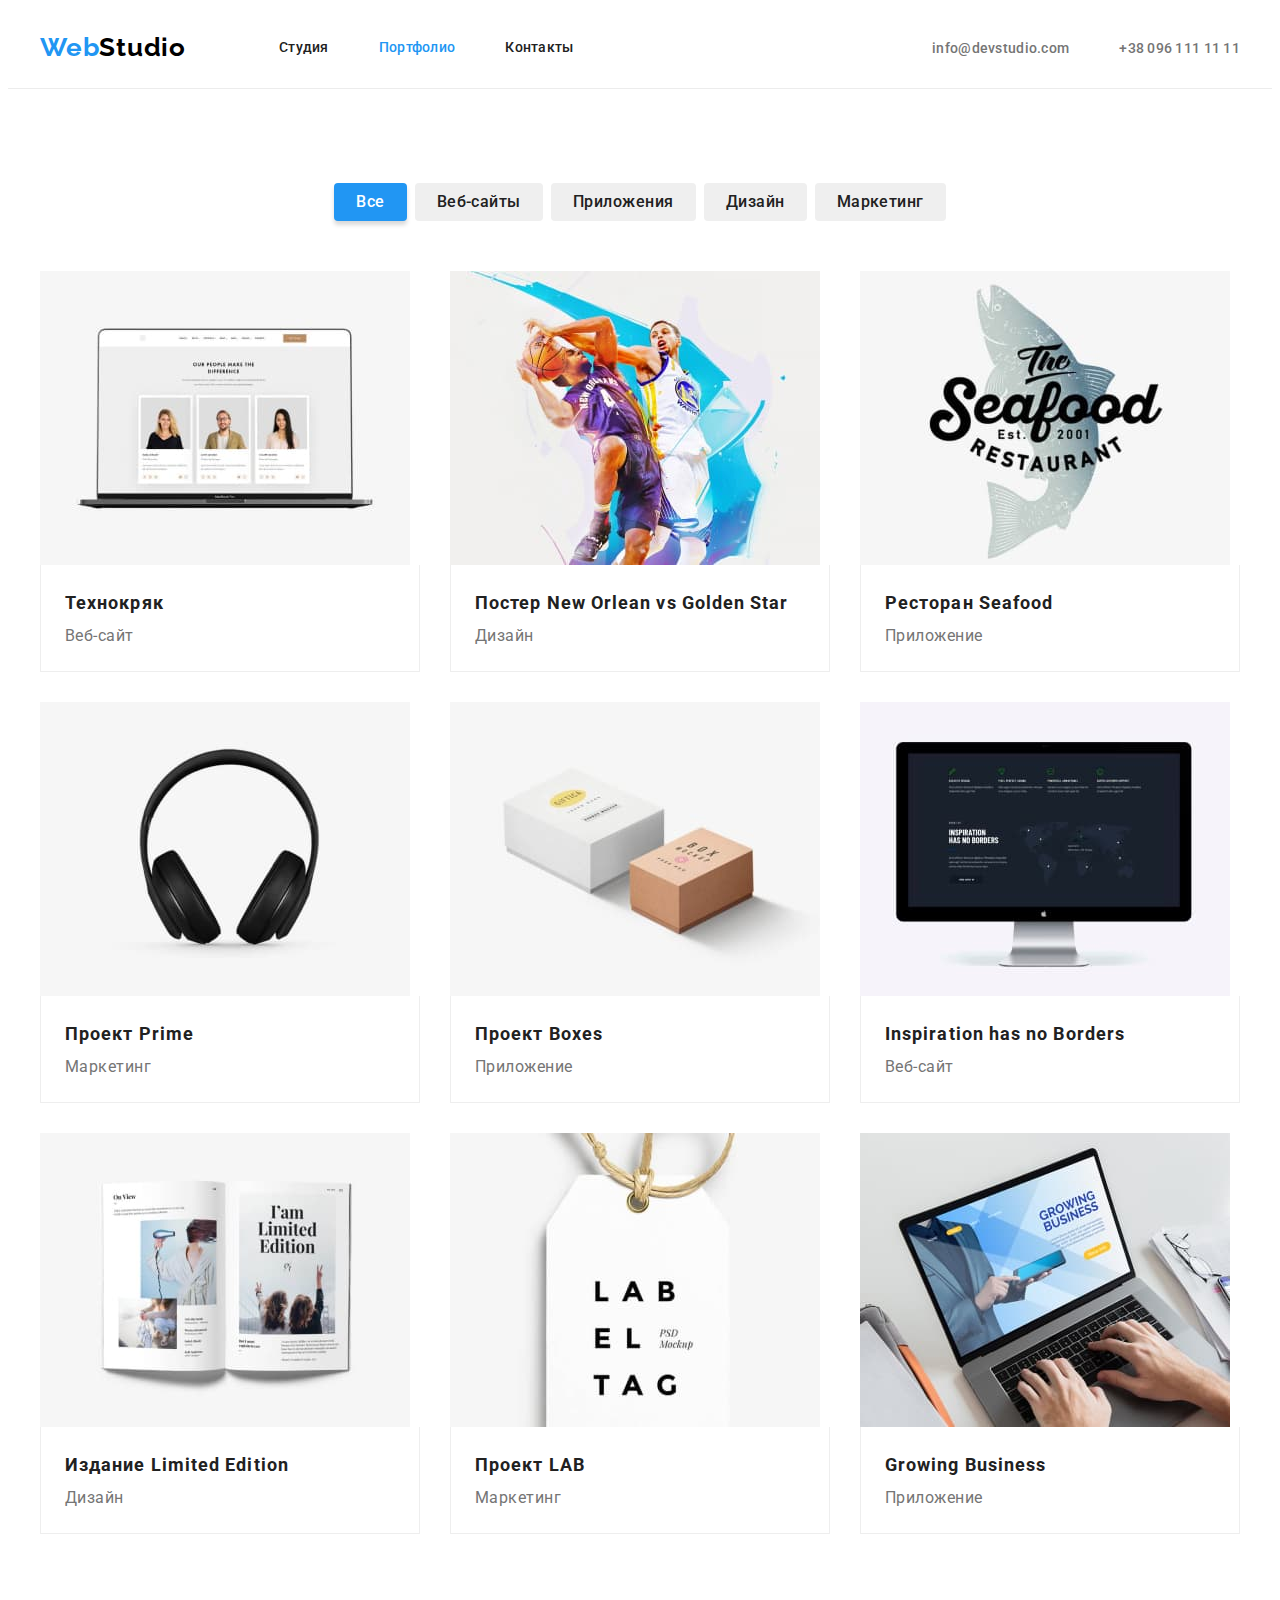
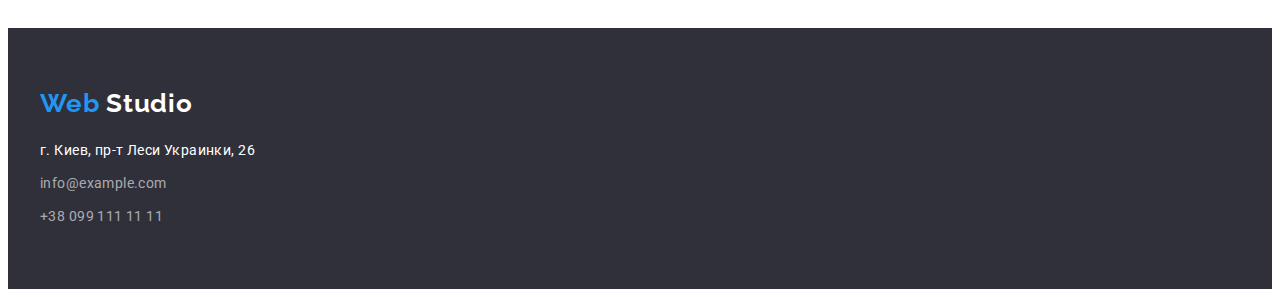
==== commit 36f6393a: "06072022" ====
--- a/portfolio.html
+++ b/portfolio.html
@@ -7,16 +7,14 @@
     <meta name="viewport" content="width=device-width, initial-scale=1.0" />
     <title>Web Studio</title>
 
-    <!---------------- Fonts ---------------->
+    <!-- -------------- Fonts -------------- -->
     <link rel="preconnect" href="https://fonts.googleapis.com" />
     <link rel="preconnect" href="https://fonts.gstatic.com" crossorigin />
     <link
       href="https://fonts.googleapis.com/css2?family=Raleway:wght@700&family=Roboto:wght@400;500;700;900&display=swap"
       rel="stylesheet"
     />
-    <!--------------------CSS------------- -->
-    <link rel="stylesheet" href="./css/styles.css" />
-    <!----------------- Modern-normalize -------------->
+    <!-- --------------- Modern-normalize ------------ -->
     <link
       rel="stylesheet"
       href="https://cdnjs.cloudflare.com/ajax/libs/modern-normalize/1.1.0/modern-normalize.min.css"
@@ -24,6 +22,7 @@
       crossorigin="anonymous"
       referrerpolicy="no-referrer"
     />
+    <link rel="stylesheet" href="./css/styles.css" />
   </head>
 
   <body>
@@ -60,8 +59,8 @@
     <!-- main -->
     <main>
       <h1 class="hidden">Портфолио</h1>
-      <!-- Filter -->
-      <section class="section filter">
+      <!-- ---------- примеры -------------- -->
+      <section class="section examples">
         <div class="container">
           <h2 class="hidden">варианты фильтра</h2>
           <ul class="filter-links link">
@@ -82,10 +81,6 @@
             </li>
           </ul>
         </div>
-      </section>
-
-      <!------------ примеры ---------------->
-      <section class="section examples">
         <div class="container">
           <h2 class="hidden">Примеры</h2>
           <ul class="examples-links link card-set">
@@ -100,7 +95,6 @@
                 <div class="examples-container">
                   <h2 class="examples-tittle">Технокряк</h2>
                   <p class="examples-text">Веб-сайт</p>
-                  <p></p>
                 </div>
               </a>
             </li>
@@ -115,7 +109,6 @@
                 <div class="examples-container">
                   <h2 class="examples-tittle">Постер New Orlean vs Golden Star</h2>
                   <p class="examples-text">Дизайн</p>
-                  <p></p>
                 </div>
               </a>
             </li>
@@ -130,7 +123,6 @@
                 <div class="examples-container">
                   <h2 class="examples-tittle">Ресторан Seafood</h2>
                   <p class="examples-text">Приложение</p>
-                  <p></p>
                 </div>
               </a>
             </li>
@@ -145,7 +137,6 @@
                 <div class="examples-container">
                   <h2 class="examples-tittle">Проект Prime</h2>
                   <p class="examples-text">Маркетинг</p>
-                  <p></p>
                 </div>
               </a>
             </li>
@@ -160,7 +151,6 @@
                 <div class="examples-container">
                   <h2 class="examples-tittle">Проект Boxes</h2>
                   <p class="examples-text">Приложение</p>
-                  <p></p>
                 </div>
               </a>
             </li>
@@ -175,7 +165,6 @@
                 <div class="examples-container">
                   <h2 class="examples-tittle">Inspiration has no Borders</h2>
                   <p class="examples-text">Веб-сайт</p>
-                  <p></p>
                 </div>
               </a>
             </li>
@@ -190,7 +179,6 @@
                 <div class="examples-container">
                   <h2 class="examples-tittle">Издание Limited Edition</h2>
                   <p class="examples-text">Дизайн</p>
-                  <p></p>
                 </div>
               </a>
             </li>
@@ -205,7 +193,6 @@
                 <div class="examples-container">
                   <h2 class="examples-tittle">Проект LAB</h2>
                   <p class="examples-text">Маркетинг</p>
-                  <p></p>
                 </div>
               </a>
             </li>
@@ -220,7 +207,6 @@
                 <div class="examples-container">
                   <h2 class="examples-tittle">Growing Business</h2>
                   <p class="examples-text">Приложение</p>
-                  <p></p>
                 </div>
               </a>
             </li>
--- a/css/styles.css
+++ b/css/styles.css
@@ -21,9 +21,8 @@
 h4,
 ul,
 p {
-  margin-top: 0;
+  margin: 0;
   padding: 0;
-  box-sizing: border-box;
   list-style: none;
 }
 
@@ -39,10 +38,10 @@
   margin: 0;
 }
 
-section {
+/* section {
   outline: 2px solid red;
   outline-offset: -2px;
-}
+} */
 
 /* задаем общие классы */
 .header {
@@ -73,14 +72,6 @@
   margin: 0 auto;
 }
 
-.box-portfolio {
-  background-image:none;
-  background-position: center center;
-  width: 370px;
-  height: 294px;
-  background-size: cover;
-}
-
 /** 
 |----------------| 
 |сетка на flex-ах|
@@ -212,7 +203,6 @@
 }
 
 .hero-btm {
-  font-family: 'Roboto', sans-serif;
   font-weight: 500;
   font-size: 16px;
   line-height: 1.62;
@@ -222,7 +212,6 @@
   border-radius: 4px;
   border: none;
   cursor: pointer;
-
   margin-top: 30px;
   width: 200px;
   height: 50px;
@@ -262,6 +251,7 @@
   letter-spacing: 0.03em;
   text-transform: uppercase;
   color: var(--text-color);
+  margin-bottom: 10px;
 }
 
 .benefits-item-text {
@@ -269,8 +259,6 @@
   line-height: 1.71;
   letter-spacing: 0.03em;
   color: #757575;
-
-  margin-top: 10px;
 }
 
 /* --------------------чем мы занимаемся (features)----------- */
@@ -286,29 +274,21 @@
   letter-spacing: 0.03em;
   color: var(--text-color);
 
-  padding-bottom: 50px;
+  margin-bottom: 50px;
 }
 
 .features-links {
   display: flex;
-}
-
-.features-item {
-  width: 370px;
 }
 
 .features-item:not(:last-child) {
   margin-right: 30px;
-}
-
-.features-item-img {
-  height: 294px;
 }
 
 /* ----------------------наша команда -------------------*/
 .personal {
   background-color: #f5f4fa;
- }
+}
 
 .personal-title {
   font-weight: 700;
@@ -318,8 +298,7 @@
   letter-spacing: 0.03em;
   color: var(--text-color);
 
-  padding-bottom: 50px;
-  margin: 0;
+  margin-bottom: 50px;
 }
 
 .personal-links {
@@ -333,7 +312,6 @@
   letter-spacing: 0.03em;
   color: var(--text-color);
 
-  margin-top: 30px;
   margin-bottom: 10px;
   text-align: center;
 }
@@ -348,11 +326,11 @@
 }
 
 .personal-item {
-  padding-bottom: 30px;
-}
-
-.personal-item-img {
-  height: 260px;
+  background-color: #fff;
+}
+
+.personal-wrapper {
+  padding: 30px 0;
 }
 
 /* -------------------FOOTER -----------------------*/
@@ -383,11 +361,7 @@
   color: #2196f3;
 }
 
-.footer-links {
-  margin-top: 20px;
-}
-
-.footer-item {
+.footer-item:not(:last-child) {
   margin-bottom: 9px;
 }
 
@@ -400,6 +374,10 @@
   color: #ffffff;
 }
 
+.footer-contact {
+  margin-top: 20px;
+}
+
 .footer-item-link {
   font-style: normal;
   font-size: 14px;
@@ -413,15 +391,15 @@
   color: #2196f3;
 }
 
-/*--------------------------------------- PORTFOLIO -----------------------------*/
+/*----------------------------- PORTFOLIO -----------------------*/
 .filter {
-    padding-bottom: 50px;
+  padding-bottom: 50px;
 }
 
 .filter-links {
   display: flex;
   justify-content: center;
-  margin: 0;
+  margin-bottom: 50px;
 }
 
 .filter-item:not(:last-child) {
@@ -460,9 +438,6 @@
 }
 
 /* -----------------примеры--------------- */
-.examples {
-  padding-top: 0;
-}
 
 .examples-tittle {
   font-weight: 700;
@@ -470,19 +445,17 @@
   line-height: 2;
   letter-spacing: 0.06em;
   color: var(--text-color);
-
-  
 }
 
 .examples-container {
   border-bottom: 1px solid #eeeeee;
   border-right: 1px solid #eeeeee;
   border-left: 1px solid #eeeeee;
-  border-top: none;
 
   padding-top: 20px;
   padding-bottom: 20px;
   padding-left: 24px;
+  padding-right: 24px;
 }
 
 .examples-text {
@@ -495,7 +468,3 @@
   margin-top: 4px;
   margin-bottom: 0;
 }
-
-.examples-item-img {
-  height: 294px;
-}
